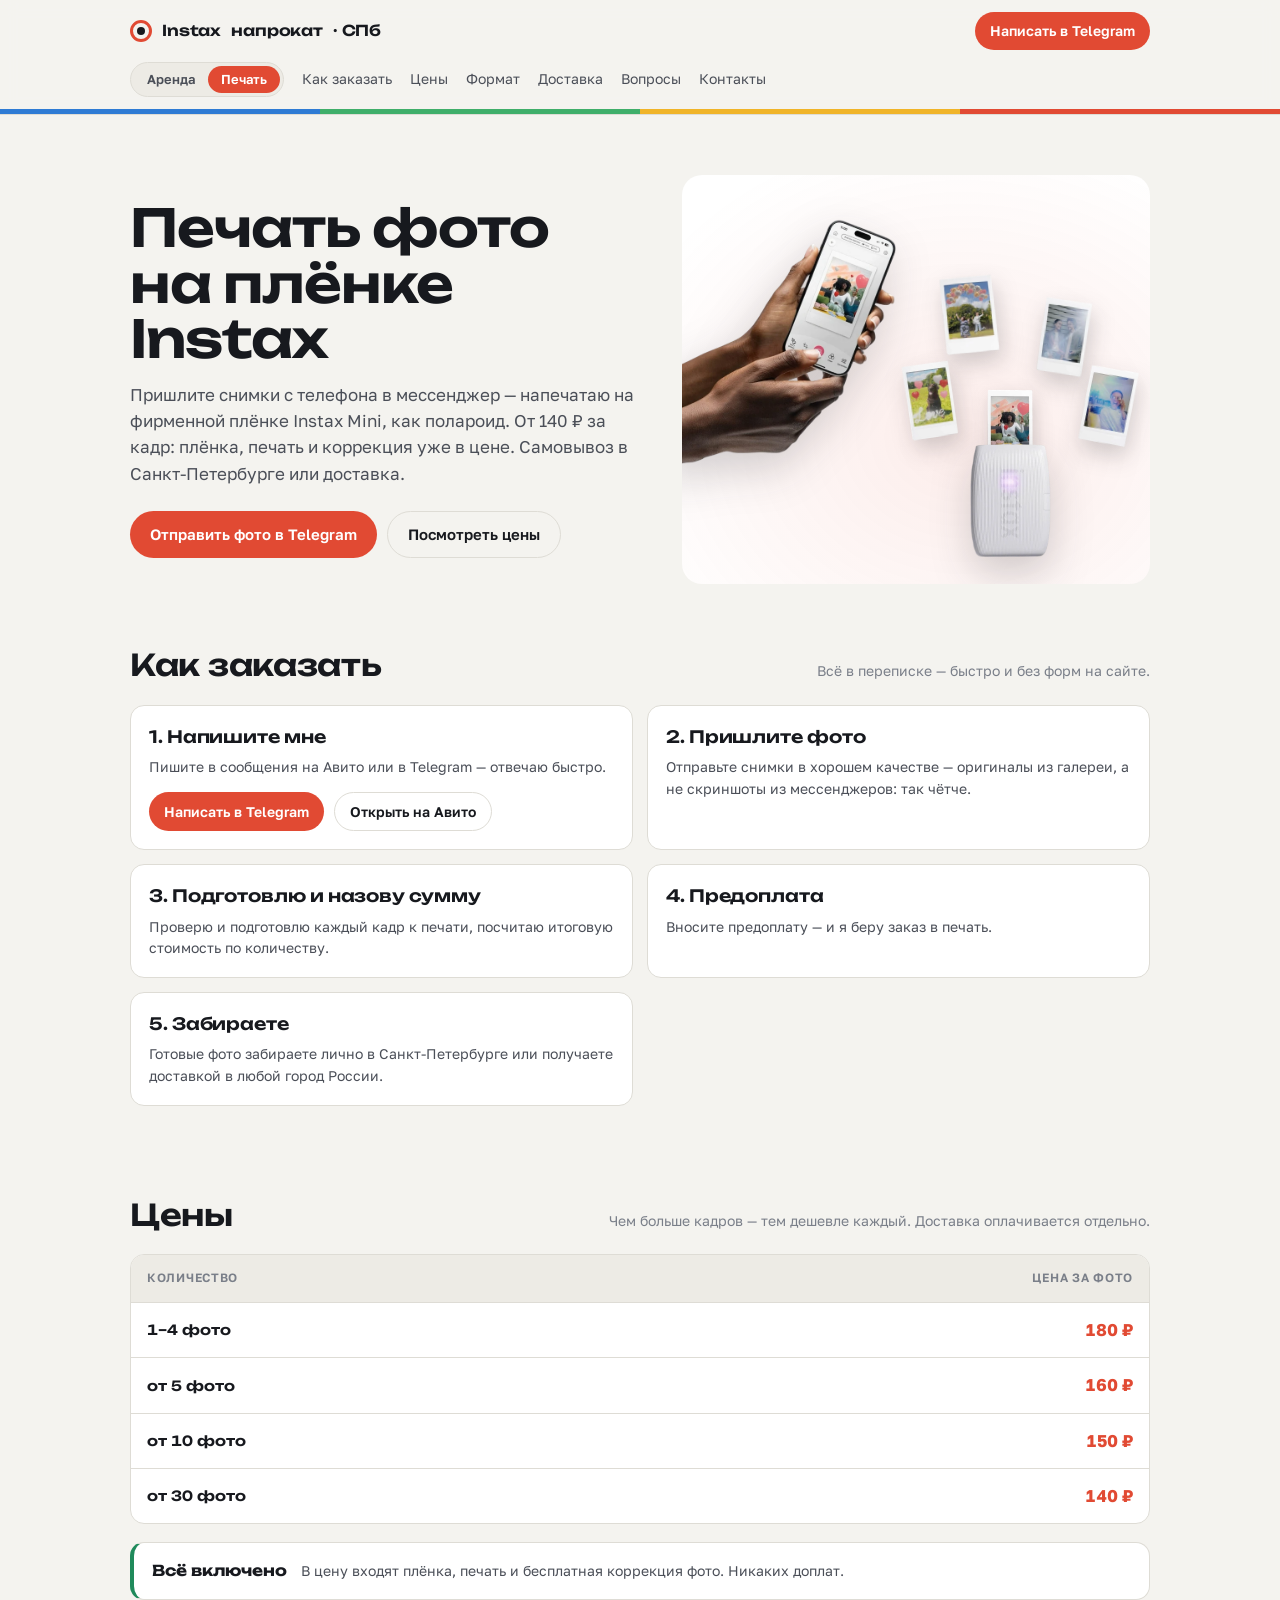
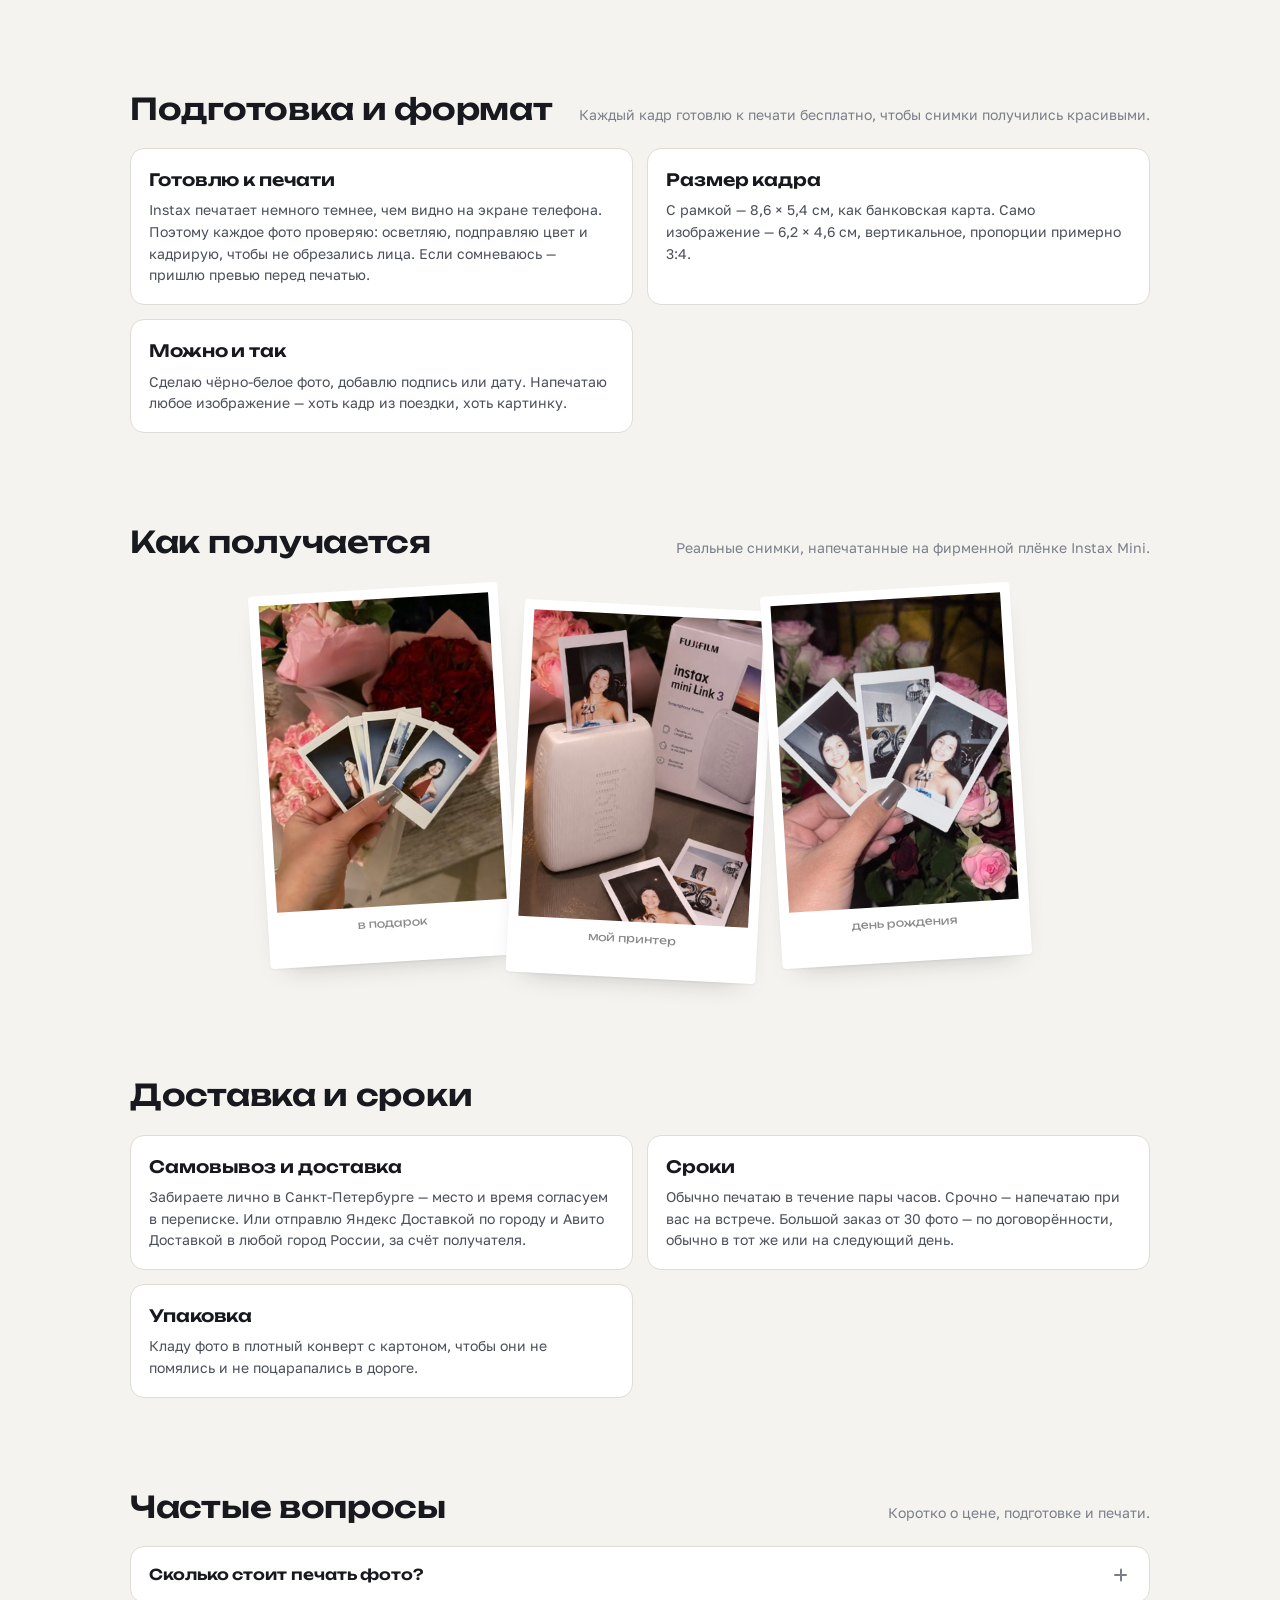
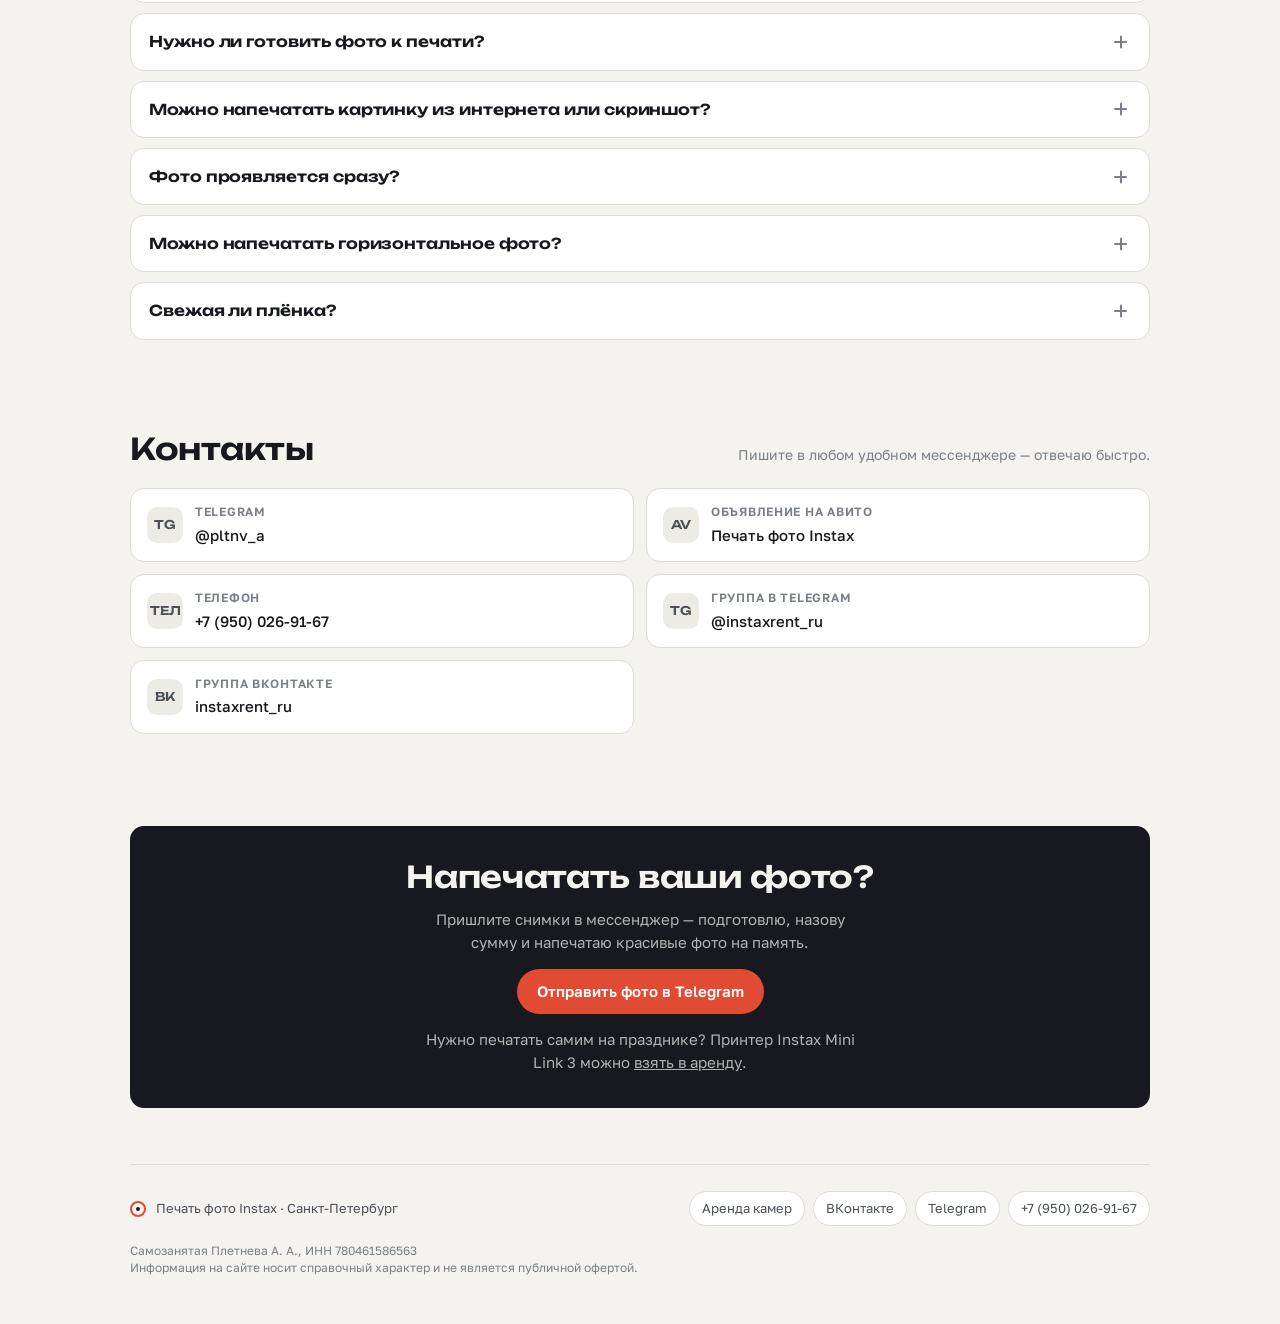
==== print.html @ 5813cbce "Печать на заказ (print.html): hero-анимация, WebP, SEO" ====
<!doctype html>
<html lang="ru">
<head>
<meta charset="utf-8">
<meta name="viewport" content="width=device-width, initial-scale=1">
<title>Печать фото Instax в СПб — напечатать фото с телефона на плёнке</title>
<meta name="description" content="Печать фото с телефона на плёнке Instax Mini в Санкт-Петербурге от 140 ₽ за кадр. Плёнка и коррекция в цене, самовывоз или доставка по России.">
<meta name="keywords" content="печать фото Instax, напечатать фото с телефона, печать фото на плёнке, печать полароид, печать фото Instax СПб, напечатать полароид, фото на плёнке Instax Mini, печать мгновенных фото, распечатать фото с телефона, печать фото инстакс, полароид на заказ, печать фото Санкт-Петербург">
<link rel="canonical" href="https://instaxrent.ru/print.html">
<meta name="robots" content="index, follow, max-image-preview:large, max-snippet:-1">
<meta name="format-detection" content="telephone=no">

<meta property="og:type" content="website">
<meta property="og:locale" content="ru_RU">
<meta property="og:site_name" content="Instax напрокат · СПб">
<meta property="og:title" content="Печать фото Instax с телефона в Санкт-Петербурге">
<meta property="og:description" content="Напечатаю ваши фото с телефона на плёнке Instax Mini. Пришлите снимки в мессенджер — самовывоз или доставка. От 140 ₽ за фото.">
<meta property="og:url" content="https://instaxrent.ru/print.html">
<meta property="og:image" content="https://instaxrent.ru/og-image.jpg">
<meta property="og:image:width" content="1200">
<meta property="og:image:height" content="630">
<meta property="og:image:alt" content="Печать фото на плёнке Instax Mini">
<meta name="twitter:card" content="summary_large_image">
<meta name="twitter:title" content="Печать фото Instax с телефона в Санкт-Петербурге">
<meta name="twitter:description" content="Напечатаю ваши фото с телефона на плёнке Instax Mini. От 140 ₽ за фото, самовывоз или доставка.">
<meta name="twitter:image" content="https://instaxrent.ru/og-image.jpg">

<link rel="icon" href="favicon.ico" sizes="32x32">
<link rel="icon" href="favicon-32.png" type="image/png" sizes="32x32">
<link rel="icon" href="favicon.svg" type="image/svg+xml">
<link rel="apple-touch-icon" href="apple-touch-icon.png">
<link rel="manifest" href="site.webmanifest">
<meta name="theme-color" content="#F4F3EF" media="(prefers-color-scheme: light)">
<meta name="theme-color" content="#131519" media="(prefers-color-scheme: dark)">
<meta name="apple-mobile-web-app-title" content="Instax напрокат">
<link rel="preload" href="fonts/golos-text-cyrillic.woff2" as="font" type="font/woff2" crossorigin>
<link rel="preload" href="fonts/unbounded-cyrillic.woff2" as="font" type="font/woff2" crossorigin>
<link rel="stylesheet" href="fonts.css">
<link rel="stylesheet" href="styles.css">

<script type="application/ld+json">
{
  "@context": "https://schema.org",
  "@graph": [
    {
      "@type": [
        "LocalBusiness",
        "ProfessionalService"
      ],
      "@id": "https://instaxrent.ru/#business",
      "name": "Instax напрокат · СПб",
      "description": "Аренда плёночных фотоаппаратов Instax Mini (полароид) и карманного принтера в Санкт-Петербурге: моментальная печать и печать фото с телефона на свадьбу, выпускной и вечеринку.",
      "url": "https://instaxrent.ru/",
      "image": "https://instaxrent.ru/og-image.jpg",
      "telephone": "+7-950-026-91-67",
      "taxID": "780461586563",
      "priceRange": "140–3200 ₽",
      "currenciesAccepted": "RUB",
      "paymentAccepted": "Наличные",
      "areaServed": {
        "@type": "City",
        "name": "Санкт-Петербург"
      },
      "address": {
        "@type": "PostalAddress",
        "addressLocality": "Санкт-Петербург",
        "addressCountry": "RU"
      },
      "sameAs": [
        "https://vk.ru/instaxrent_ru",
        "https://t.me/instaxrent_ru",
        "https://t.me/pltnv_a"
      ]
    },
    {
      "@type": "Service",
      "@id": "https://instaxrent.ru/print.html#service",
      "name": "Печать фотографий на плёнке Instax",
      "serviceType": "Печать фото",
      "description": "Печать ваших фото с телефона на фирменной плёнке Fujifilm Instax Mini в Санкт-Петербурге. В стоимость входят плёнка, печать и бесплатная коррекция. Самовывоз или доставка по России.",
      "provider": {
        "@id": "https://instaxrent.ru/#business"
      },
      "areaServed": {
        "@type": "City",
        "name": "Санкт-Петербург"
      },
      "offers": {
        "@type": "Offer",
        "price": 140,
        "priceCurrency": "RUB",
        "priceValidUntil": "2027-12-31",
        "url": "https://instaxrent.ru/print.html#tseny"
      }
    },
    {
      "@type": "FAQPage",
      "@id": "https://instaxrent.ru/print.html#faq",
      "mainEntity": [
        {
          "@type": "Question",
          "name": "Сколько стоит печать фото?",
          "acceptedAnswer": {
            "@type": "Answer",
            "text": "От 140 ₽ за фото: 1–4 штуки — по 180 ₽, от 5 — 160 ₽, от 10 — 150 ₽, от 30 — 140 ₽ за штуку. В цену входят плёнка, печать и бесплатная коррекция — без доплат."
          }
        },
        {
          "@type": "Question",
          "name": "Нужно ли готовить фото к печати?",
          "acceptedAnswer": {
            "@type": "Answer",
            "text": "Нет, подготовлю сама и бесплатно. Instax печатает темнее, чем видно на экране телефона, поэтому каждое фото я осветляю, подправляю цвет и кадрирую, чтобы не обрезались лица. Если сомневаюсь — пришлю превью перед печатью."
          }
        },
        {
          "@type": "Question",
          "name": "Можно напечатать картинку из интернета или скриншот?",
          "acceptedAnswer": {
            "@type": "Answer",
            "text": "Да, напечатаю любое изображение. Но для чёткости лучше присылать оригиналы фото из галереи, а не скриншоты из мессенджеров."
          }
        },
        {
          "@type": "Question",
          "name": "Фото проявляется сразу?",
          "acceptedAnswer": {
            "@type": "Answer",
            "text": "Выходит из принтера белым и проявляется за 1–2 минуты. Если печатаем при встрече — это выглядит очень красиво."
          }
        },
        {
          "@type": "Question",
          "name": "Можно напечатать горизонтальное фото?",
          "acceptedAnswer": {
            "@type": "Answer",
            "text": "Да, но оно будет повёрнуто или обрезано под вертикальный формат Instax Mini. Подскажу, как лучше скадрировать."
          }
        },
        {
          "@type": "Question",
          "name": "Свежая ли плёнка?",
          "acceptedAnswer": {
            "@type": "Answer",
            "text": "Да, печатаю на оригинальной плёнке Fujifilm Instax Mini."
          }
        }
      ]
    }
  ]
}
</script>
</head>
<body>

<header class="top">
  <div class="topbar">
    <a class="brand" href="#top"><span class="lens"></span>Instax<span class="b-long"> напрокат</span> · СПб</a>
    <nav class="nav">
      <div class="switch"><a href="index.html">Аренда</a><a class="is-active" href="print.html" aria-current="page">Печать</a></div>
      <a href="#kak">Как заказать</a>
      <a href="#tseny">Цены</a>
      <a href="#format">Формат</a>
      <a href="#dostavka">Доставка</a>
      <a href="#voprosy">Вопросы</a>
      <a href="#kontakty">Контакты</a>
    </nav>
    <a class="btn sm" data-t="печать · шапка · telegram" href="https://t.me/pltnv_a" target="_blank" rel="noopener"><span><span class="btn-long">Написать в </span>Telegram</span></a>
  </div>
  <div class="stripe"><i></i><i></i><i></i><i></i></div>
</header>

<main class="wrap">

  <div class="hero">
    <div>
      <h1>Печать фото на&nbsp;плёнке Instax</h1>
      <p class="lead">Пришлите снимки с телефона в мессенджер — напечатаю на фирменной плёнке Instax&nbsp;Mini, как полароид. От&nbsp;140&nbsp;₽ за кадр: плёнка, печать и коррекция уже в цене. Самовывоз в Санкт-Петербурге или доставка.</p>
      <div class="hero-cta">
        <a class="btn" data-t="печать · первый экран · telegram" href="https://t.me/pltnv_a" target="_blank" rel="noopener">Отправить фото в Telegram</a>
        <a class="btn ghost" href="#tseny">Посмотреть цены</a>
      </div>
    </div>
    <div class="scene" aria-hidden="true">
      <img class="sc-print p-dog" src="images/hero/p-dog.webp" alt="" decoding="async">
      <img class="sc-print p-balloons" src="images/hero/p-balloons.webp" alt="" decoding="async">
      <img class="sc-print p-couple" src="images/hero/p-couple.webp" alt="" decoding="async">
      <img class="sc-print p-person" src="images/hero/p-person.webp" alt="" decoding="async">
      <img class="sc-center" src="images/hero/p-center.webp" alt="" decoding="async">
      <img class="sc-printer" src="images/hero/printer.webp" alt="" decoding="async">
      <img class="sc-hand" src="images/hero/hand.webp" alt="" fetchpriority="high" decoding="async">
    </div>
  </div>

  <section id="kak">
    <div class="sec-head">
      <h2>Как заказать</h2>
      <p>Всё в переписке — быстро и без форм на сайте.</p>
    </div>
    <div class="terms">
      <div class="term">
        <h3>1. Напишите мне</h3>
        <p>Пишите в сообщения на Авито или в Telegram — отвечаю быстро.</p>
        <div class="term-cta">
          <a class="btn sm" data-t="печать · шаг1 · telegram" href="https://t.me/pltnv_a" target="_blank" rel="noopener">Написать в Telegram</a>
          <a class="btn ghost sm" data-t="печать · шаг1 · авито" href="https://www.avito.ru/sankt-peterburg/kollektsionirovanie/pechat_foto_instax_instaks_polaroid_s_telefona_8437139536" target="_blank" rel="noopener">Открыть на Авито</a>
        </div>
      </div>
      <div class="term">
        <h3>2. Пришлите фото</h3>
        <p>Отправьте снимки в хорошем качестве — оригиналы из галереи, а не скриншоты из мессенджеров: так чётче.</p>
      </div>
      <div class="term">
        <h3>3. Подготовлю и назову сумму</h3>
        <p>Проверю и подготовлю каждый кадр к печати, посчитаю итоговую стоимость по количеству.</p>
      </div>
      <div class="term">
        <h3>4. Предоплата</h3>
        <p>Вносите предоплату — и я беру заказ в печать.</p>
      </div>
      <div class="term">
        <h3>5. Забираете</h3>
        <p>Готовые фото забираете лично в Санкт-Петербурге или получаете доставкой в любой город России.</p>
      </div>
    </div>
  </section>

  <section id="tseny">
    <div class="sec-head">
      <h2>Цены</h2>
      <p>Чем больше кадров — тем дешевле каждый. Доставка оплачивается отдельно.</p>
    </div>
    <div class="table-scroll">
      <table>
        <thead>
          <tr><th>Количество</th><th>Цена за фото</th></tr>
        </thead>
        <tbody>
          <tr><td class="model">1–4 фото</td><td class="day1">180 ₽</td></tr>
          <tr><td class="model">от 5 фото</td><td class="day1">160 ₽</td></tr>
          <tr><td class="model">от 10 фото</td><td class="day1">150 ₽</td></tr>
          <tr><td class="model">от 30 фото</td><td class="day1">140 ₽</td></tr>
        </tbody>
      </table>
    </div>
    <div class="gift-banner">
      <strong>Всё включено</strong>
      <span>В цену входят плёнка, печать и бесплатная коррекция фото. Никаких доплат.</span>
    </div>
  </section>

  <section id="format">
    <div class="sec-head">
      <h2>Подготовка и формат</h2>
      <p>Каждый кадр готовлю к печати бесплатно, чтобы снимки получились красивыми.</p>
    </div>
    <div class="terms">
      <div class="term">
        <h3>Готовлю к печати</h3>
        <p>Instax печатает немного темнее, чем видно на экране телефона. Поэтому каждое фото проверяю: осветляю, подправляю цвет и кадрирую, чтобы не обрезались лица. Если сомневаюсь — пришлю превью перед печатью.</p>
      </div>
      <div class="term">
        <h3>Размер кадра</h3>
        <p>С рамкой — 8,6 × 5,4 см, как банковская карта. Само изображение — 6,2 × 4,6 см, вертикальное, пропорции примерно 3:4.</p>
      </div>
      <div class="term">
        <h3>Можно и так</h3>
        <p>Сделаю чёрно-белое фото, добавлю подпись или дату. Напечатаю любое изображение — хоть кадр из поездки, хоть картинку.</p>
      </div>
    </div>
  </section>

  <section id="primery">
    <div class="sec-head">
      <h2>Как получается</h2>
      <p>Реальные снимки, напечатанные на фирменной плёнке Instax Mini.</p>
    </div>
    <div class="collage">
      <figure><img src="images/photos/print-04.jpg" srcset="images/photos/print-04-400.jpg 400w, images/photos/print-04-800.jpg 800w, images/photos/print-04.jpg 1000w" sizes="(min-width: 700px) 250px, 78vw" alt="Напечатанные фото Instax в руке с букетами" loading="lazy" decoding="async"><figcaption>в подарок</figcaption></figure>
      <figure><img src="images/photos/print-08.jpg" srcset="images/photos/print-08-400.jpg 400w, images/photos/print-08-800.jpg 800w, images/photos/print-08.jpg 1000w" sizes="(min-width: 700px) 250px, 78vw" alt="Принтер Fujifilm Instax Mini Link 3 и напечатанные фото" loading="lazy" decoding="async"><figcaption>мой принтер</figcaption></figure>
      <figure><img src="images/photos/print-06.jpg" srcset="images/photos/print-06-400.jpg 400w, images/photos/print-06-800.jpg 800w, images/photos/print-06.jpg 1000w" sizes="(min-width: 700px) 250px, 78vw" alt="Напечатанные фото Instax с розами" loading="lazy" decoding="async"><figcaption>день рождения</figcaption></figure>
    </div>
  </section>

  <section id="dostavka">
    <div class="sec-head"><h2>Доставка и сроки</h2></div>
    <div class="terms">
      <div class="term">
        <h3>Самовывоз и доставка</h3>
        <p>Забираете лично в Санкт-Петербурге — место и время согласуем в переписке. Или отправлю Яндекс Доставкой по городу и Авито Доставкой в любой город России, за счёт получателя.</p>
      </div>
      <div class="term">
        <h3>Сроки</h3>
        <p>Обычно печатаю в течение пары часов. Срочно — напечатаю при вас на встрече. Большой заказ от 30 фото — по договорённости, обычно в тот же или на следующий день.</p>
      </div>
      <div class="term">
        <h3>Упаковка</h3>
        <p>Кладу фото в плотный конверт с картоном, чтобы они не помялись и не поцарапались в дороге.</p>
      </div>
    </div>
  </section>

  <section id="voprosy">
    <div class="sec-head">
      <h2>Частые вопросы</h2>
      <p>Коротко о цене, подготовке и печати.</p>
    </div>
    <div class="faq">
      <details class="qa">
        <summary>Сколько стоит печать фото?</summary>
        <p>От 140 ₽ за фото: 1–4 штуки — по 180 ₽, от 5 — 160 ₽, от 10 — 150 ₽, от 30 — 140 ₽ за штуку. В цену входят плёнка, печать и бесплатная коррекция — без доплат.</p>
      </details>
      <details class="qa">
        <summary>Нужно ли готовить фото к печати?</summary>
        <p>Нет, подготовлю сама и бесплатно. Instax печатает темнее, чем видно на экране телефона, поэтому каждое фото я осветляю, подправляю цвет и кадрирую, чтобы не обрезались лица. Если сомневаюсь — пришлю превью перед печатью.</p>
      </details>
      <details class="qa">
        <summary>Можно напечатать картинку из интернета или скриншот?</summary>
        <p>Да, напечатаю любое изображение. Но для чёткости лучше присылать оригиналы фото из галереи, а не скриншоты из мессенджеров.</p>
      </details>
      <details class="qa">
        <summary>Фото проявляется сразу?</summary>
        <p>Выходит из принтера белым и проявляется за 1–2 минуты. Если печатаем при встрече — это выглядит очень красиво.</p>
      </details>
      <details class="qa">
        <summary>Можно напечатать горизонтальное фото?</summary>
        <p>Да, но оно будет повёрнуто или обрезано под вертикальный формат Instax Mini. Подскажу, как лучше скадрировать.</p>
      </details>
      <details class="qa">
        <summary>Свежая ли плёнка?</summary>
        <p>Да, печатаю на оригинальной плёнке Fujifilm Instax Mini.</p>
      </details>
    </div>
  </section>

  <section id="kontakty">
    <div class="sec-head">
      <h2>Контакты</h2>
      <p>Пишите в любом удобном мессенджере — отвечаю быстро.</p>
    </div>
    <ul class="contacts">
      <li><a class="contact" data-t="печать · контакты · telegram" href="https://t.me/pltnv_a" target="_blank" rel="noopener">
          <span class="ic">TG</span><span class="col"><span class="k">Telegram</span><span class="v">@pltnv_a</span></span>
        </a></li>
      <li><a class="contact" data-t="печать · контакты · авито" href="https://www.avito.ru/sankt-peterburg/kollektsionirovanie/pechat_foto_instax_instaks_polaroid_s_telefona_8437139536" target="_blank" rel="noopener">
          <span class="ic">AV</span><span class="col"><span class="k">Объявление на Авито</span><span class="v">Печать фото Instax</span></span>
        </a></li>
      <li><a class="contact" data-t="печать · контакты · телефон" href="tel:+79500269167">
          <span class="ic">ТЕЛ</span><span class="col"><span class="k">Телефон</span><span class="v">+7 (950) 026-91-67</span></span>
        </a></li>
      <li><a class="contact" data-t="печать · контакты · тг-группа" href="https://t.me/instaxrent_ru" target="_blank" rel="noopener">
          <span class="ic">TG</span><span class="col"><span class="k">Группа в Telegram</span><span class="v">@instaxrent_ru</span></span>
        </a></li>
      <li><a class="contact" data-t="печать · контакты · вк-группа" href="https://vk.ru/instaxrent_ru" target="_blank" rel="noopener">
          <span class="ic">ВК</span><span class="col"><span class="k">Группа ВКонтакте</span><span class="v">instaxrent_ru</span></span>
        </a></li>
    </ul>
  </section>

  <section>
    <div class="cta">
      <h2>Напечатать ваши фото?</h2>
      <p>Пришлите снимки в мессенджер — подготовлю, назову сумму и напечатаю красивые фото на память.</p>
      <a class="btn" data-t="печать · cta · telegram" href="https://t.me/pltnv_a" target="_blank" rel="noopener">Отправить фото в Telegram</a>
      <p>Нужно печатать самим на празднике? Принтер Instax Mini Link 3 можно <a href="index.html">взять в аренду</a>.</p>
    </div>
  </section>

  <footer>
    <span class="f-brand"><span class="lens"></span>Печать фото Instax · Санкт-Петербург</span>
    <ul class="f-links">
      <li><a data-t="печать · подвал · аренда" href="index.html">Аренда камер</a></li>
      <li><a data-t="печать · подвал · вк" href="https://vk.ru/instaxrent_ru" target="_blank" rel="noopener">ВКонтакте</a></li>
      <li><a data-t="печать · подвал · telegram" href="https://t.me/pltnv_a" target="_blank" rel="noopener">Telegram</a></li>
      <li><a data-t="печать · подвал · телефон" href="tel:+79500269167">+7 (950) 026-91-67</a></li>
    </ul>
    <p class="f-legal">Самозанятая Плетнева А. А., ИНН 780461586563<br>
      Информация на сайте носит справочный характер и не является публичной офертой.</p>
  </footer>
</main>

<script>
/* Hero-сцена: один прогон на загрузке + повтор, когда она снова попадает в вид.
   Статика при prefers-reduced-motion и без IntersectionObserver — это нормальный фолбэк. */
(function () {
  var scene = document.querySelector('.scene');
  if (!scene || !('IntersectionObserver' in window)) return;
  if (window.matchMedia && matchMedia('(prefers-reduced-motion: reduce)').matches) return;
  var imgs = scene.querySelectorAll('img');
  function replay() {
    for (var i = 0; i < imgs.length; i++) {
      var el = imgs[i];
      el.style.animation = 'none';
      void el.offsetWidth;      /* форсируем reflow, чтобы анимация стартовала заново */
      el.style.animation = '';
    }
  }
  var armed = false;            /* на загрузке сцена уже в виду — первый прогон делает CSS, повтор не нужен */
  new IntersectionObserver(function (entries) {
    for (var i = 0; i < entries.length; i++) {
      if (entries[i].isIntersecting) {
        if (armed) { replay(); armed = false; }
      } else {
        armed = true;           /* ушла из вида — взводим повтор на следующий заход */
      }
    }
  }, { threshold: 0.35 }).observe(scene);
})();
</script>

</body>
</html>
---- fonts.css ----
/* Локальные шрифты: Unbounded и Golos Text, лицензия OFL.
   Оба — вариативные: один файл покрывает все начертания (font-weight задан диапазоном),
   поэтому на семейство нужно 2–3 файла, а не по одному на вес.
   Поднаборы с unicode-range — браузер скачает только нужные: кириллицу, латиницу
   и (для Golos) latin-ext, который нужен ради одного знака ₽ (U+20BD). */
@font-face{font-family:"Golos Text";font-style:normal;font-weight:400 900;font-display:swap;
  src:url("fonts/golos-text-cyrillic.woff2") format("woff2");
  unicode-range:U+0301, U+0400-045F, U+0490-0491, U+04B0-04B1, U+2116}
@font-face{font-family:"Golos Text";font-style:normal;font-weight:400 900;font-display:swap;
  src:url("fonts/golos-text-latin.woff2") format("woff2");
  unicode-range:U+0000-00FF, U+0131, U+0152-0153, U+02BB-02BC, U+02C6, U+02DA, U+02DC, U+0304, U+0308, U+0329, U+2000-206F, U+20AC, U+2122, U+2191, U+2193, U+2212, U+2215, U+FEFF, U+FFFD}
@font-face{font-family:"Golos Text";font-style:normal;font-weight:400 900;font-display:swap;
  src:url("fonts/golos-text-latin-ext.woff2") format("woff2");
  unicode-range:U+0100-02BA, U+02BD-02C5, U+02C7-02CC, U+02CE-02D7, U+02DD-02FF, U+0304, U+0308, U+0329, U+1D00-1DBF, U+1E00-1E9F, U+1EF2-1EFF, U+2020, U+20A0-20AB, U+20AD-20C0, U+2113, U+2C60-2C7F, U+A720-A7FF}
@font-face{font-family:"Unbounded";font-style:normal;font-weight:200 900;font-display:swap;
  src:url("fonts/unbounded-cyrillic.woff2") format("woff2");
  unicode-range:U+0301, U+0400-045F, U+0490-0491, U+04B0-04B1, U+2116}
@font-face{font-family:"Unbounded";font-style:normal;font-weight:200 900;font-display:swap;
  src:url("fonts/unbounded-latin.woff2") format("woff2");
  unicode-range:U+0000-00FF, U+0131, U+0152-0153, U+02BB-02BC, U+02C6, U+02DA, U+02DC, U+0304, U+0308, U+0329, U+2000-206F, U+20AC, U+2122, U+2191, U+2193, U+2212, U+2215, U+FEFF, U+FFFD}
---- styles.css ----
:root{
  --paper:#F4F3EF; --surface:#FFFFFF; --surface-2:#EDEBE5;
  --ink:#17191E; --ink-2:#4B4F58; --muted:#7A7F89; --line:#DEDCD5;
  --accent:#E14A33; --accent-ink:#FFFFFF; --gift:#1F8A5B;
  --s-blue:#2E7BD4; --s-green:#3FAE6A; --s-yellow:#F0B429; --s-red:#E14A33;
  --shadow:0 1px 2px rgba(23,25,30,.05), 0 12px 28px -18px rgba(23,25,30,.35);
  --scene-bg:#FFFFFF; --scene-glow:rgba(225,74,51,.10); --scene-shadow:rgba(23,25,30,.20); --scene-key:transparent; --scene-rim:transparent;
  --radius:14px;
}
@media (prefers-color-scheme: dark){
  :root:not([data-theme="light"]){
    --paper:#131519; --surface:#1B1E23; --surface-2:#22262C;
    --ink:#F2F1ED; --ink-2:#C3C6CC; --muted:#8C919B; --line:#2E333A;
    --accent:#FF6A50; --accent-ink:#1A1005; --gift:#4CC38A;
    --shadow:0 1px 2px rgba(0,0,0,.4), 0 14px 30px -18px rgba(0,0,0,.8);
    --scene-bg:#272C33; --scene-glow:rgba(255,106,80,.14); --scene-shadow:rgba(0,0,0,.5); --scene-key:rgba(247,242,234,.16); --scene-rim:rgba(255,255,255,.14);
  }
}
:root[data-theme="dark"]{
  --paper:#131519; --surface:#1B1E23; --surface-2:#22262C;
  --ink:#F2F1ED; --ink-2:#C3C6CC; --muted:#8C919B; --line:#2E333A;
  --accent:#FF6A50; --accent-ink:#1A1005; --gift:#4CC38A;
  --shadow:0 1px 2px rgba(0,0,0,.4), 0 14px 30px -18px rgba(0,0,0,.8);
}

*{box-sizing:border-box}
/* iOS в альбомной ориентации сам увеличивает шрифт — отключаем */
html{-webkit-text-size-adjust:100%;text-size-adjust:100%}
/* атрибут hidden должен побеждать: .out-line и подобные задают display:flex
   и иначе перебивают браузерное [hidden]{display:none} */
[hidden]{display:none!important}
/* .is-blank — элемент невидим, но место под него остаётся:
   иначе калькулятор скачет по высоте при переключении кадров */
.is-blank{visibility:hidden}
body{margin:0;background:var(--paper);color:var(--ink);
  font-family:"Golos Text","Segoe UI",system-ui,sans-serif;font-size:16px;line-height:1.55;-webkit-font-smoothing:antialiased}
.wrap{max-width:1060px;margin:0 auto;padding:0 20px}
h1,h2,h3{font-family:"Unbounded","Golos Text",system-ui,sans-serif;font-weight:600;text-wrap:balance;margin:0}
h1{font-size:clamp(30px,5.2vw,52px);line-height:1.06;letter-spacing:-.02em}
h2{font-size:clamp(22px,3.2vw,30px);line-height:1.15;letter-spacing:-.01em}
h3{font-size:17px;letter-spacing:-.005em}
p{margin:0}
a{color:inherit}

.stripe{display:flex;height:5px;width:100%}
.stripe i{flex:1}
.stripe i:nth-child(1){background:var(--s-blue)}
.stripe i:nth-child(2){background:var(--s-green)}
.stripe i:nth-child(3){background:var(--s-yellow)}
.stripe i:nth-child(4){background:var(--s-red)}

header.top{position:sticky;top:0;z-index:20;border-bottom:1px solid var(--line);
  background:var(--paper); /* запасной вариант: без него старые Safari и Chrome оставят шапку прозрачной */
  background:color-mix(in srgb,var(--paper) 88%,transparent);
  -webkit-backdrop-filter:blur(8px);backdrop-filter:blur(8px)}
.topbar{display:flex;align-items:center;flex-wrap:wrap;gap:8px 16px;justify-content:space-between;padding:12px 20px;max-width:1060px;margin:0 auto}
.brand{display:flex;align-items:center;gap:10px;text-decoration:none;font-family:"Unbounded","Golos Text",sans-serif;font-weight:600;font-size:15px;letter-spacing:-.01em;white-space:nowrap}
.b-long{display:none}
@media(min-width:560px){.b-long{display:inline}}
/* на самых узких экранах кнопка в шапке ужимается до одного слова */
.btn-long{display:none}
@media(min-width:480px){.btn-long{display:inline}}
.lens{width:22px;height:22px;border-radius:50%;border:3px solid var(--accent);position:relative;flex:none}
.lens::after{content:"";position:absolute;inset:4px;border-radius:50%;background:var(--ink)}
.nav{display:flex;align-items:center;gap:18px;font-size:14px;color:var(--ink-2);order:3;flex:1 0 100%;margin-top:4px}
.nav a{text-decoration:none;white-space:nowrap}
/* ниже 900px меню переезжает на свою строку и листается вбок, а не пропадает */
@media(max-width:899px){
  .topbar{padding:10px 16px}
  .nav{order:3;flex:1 0 100%;gap:18px;overflow-x:auto;scrollbar-width:none;-webkit-overflow-scrolling:touch}
  .nav::-webkit-scrollbar{display:none}
}
.nav a:hover{color:var(--accent)}
.brand-wrap{display:flex;align-items:center;gap:14px;min-width:0}
.switch{display:inline-flex;background:var(--surface-2);border:1px solid var(--line);border-radius:999px;padding:3px;flex:none}
.switch a{text-decoration:none;font-size:13px;font-weight:600;line-height:1;padding:7px 13px;border-radius:999px;color:var(--ink-2);white-space:nowrap;flex:none}
.nav>a{flex:none}
.switch a.is-active{background:var(--accent);color:var(--accent-ink)}
.switch a:not(.is-active):hover{color:var(--accent)}

.btn{display:inline-flex;align-items:center;gap:8px;justify-content:center;
  background:var(--accent);color:var(--accent-ink);text-decoration:none;
  font-weight:600;font-size:15px;padding:11px 20px;border-radius:999px;border:0;cursor:pointer;
  transition:transform .12s ease, filter .12s ease}
.btn:hover{filter:brightness(1.06);transform:translateY(-1px)}
.btn.ghost{background:transparent;color:var(--ink);border:1px solid var(--line)}
.btn.sm{padding:8px 15px;font-size:14px}
a:focus-visible,button:focus-visible,select:focus-visible,input:focus-visible{outline:2px solid var(--accent);outline-offset:2px}

.hero{display:grid;gap:34px;padding:44px 0 10px}
@media(min-width:900px){.hero{grid-template-columns:1.05fr .95fr;align-items:center;padding:60px 0 18px}}
.eyebrow{font-size:12px;letter-spacing:.14em;text-transform:uppercase;color:var(--muted);font-weight:600}
.lead{margin-top:16px;font-size:17px;color:var(--ink-2);max-width:56ch}
.hero-cta{display:flex;flex-wrap:wrap;gap:10px;margin-top:24px}

.stack{display:grid;grid-template-columns:repeat(2,1fr);gap:14px}
.pol{background:var(--surface);padding:10px 10px 34px;border:1px solid var(--line);border-radius:4px;box-shadow:var(--shadow);position:relative}
.pol:nth-child(1){transform:rotate(-2.2deg)}
.pol:nth-child(2){transform:rotate(1.6deg)}
.pol:nth-child(3){transform:rotate(1.1deg);grid-column:span 2;justify-self:center;width:min(100%,320px)}
.pol .ph{aspect-ratio:1/1;background:var(--surface-2);display:flex;align-items:center;justify-content:center;overflow:hidden}
.pol .ph img{width:100%;height:100%;object-fit:cover;display:block}
.ph picture{display:contents}
.pol b{position:absolute;left:12px;bottom:9px;font-family:"Unbounded","Golos Text",sans-serif;font-size:11px;font-weight:400;color:var(--muted)}

/* Анимированная сцена (print.html): рука въезжает слева, принтер справа, кадры вылетают по одному */
.scene{position:relative;width:100%;max-width:560px;margin:0 auto;aspect-ratio:1600/1399;background:linear-gradient(90deg,var(--scene-key) 0%,transparent 42%),radial-gradient(120% 115% at 60% 64%,var(--scene-glow) 0%,transparent 66%),var(--scene-bg);border-radius:20px;overflow:hidden}
.scene img{position:absolute;display:block}
/* пропорции 1-в-1 как на оригинале Fujifilm: рука слева, принтер центр-низ, кадры мелкие дугой справа */
.sc-hand{left:-2%;top:7%;width:50%;z-index:6;filter:drop-shadow(-6px 16px 22px var(--scene-shadow)) drop-shadow(0 0 7px var(--scene-rim));animation:scHand 1s cubic-bezier(.22,1,.36,1) both}
.sc-printer{left:57%;bottom:2%;width:24%;z-index:3;filter:drop-shadow(1px 16px 20px var(--scene-shadow));animation:scPrinter 1s cubic-bezier(.22,1,.36,1) .35s both}
.sc-center{left:62.9%;top:50%;width:14%;z-index:2;filter:drop-shadow(2px 7px 9px var(--scene-shadow));opacity:0;will-change:transform,opacity;animation:scCenter .8s cubic-bezier(.22,1,.36,1) 2.8s both}
.sc-print{width:15%;z-index:4;opacity:0;will-change:transform,opacity;filter:drop-shadow(3px 10px 11px var(--scene-shadow))}
.p-dog{left:45%;top:44%;animation:ejD .8s cubic-bezier(.34,1.28,.5,1) 1.35s both}
.p-balloons{left:53%;top:24%;animation:ejB .8s cubic-bezier(.34,1.28,.5,1) 1.6s both}
.p-couple{left:74%;top:29%;animation:ejC .8s cubic-bezier(.34,1.28,.5,1) 1.85s both}
.p-person{left:83%;top:46%;animation:ejPr .8s cubic-bezier(.34,1.28,.5,1) 2.1s both}
@keyframes scHand{from{transform:translate(-80%,22%)}to{transform:translate(0,0)}}
@keyframes scPrinter{from{transform:translateX(200%)}to{transform:translateX(0)}}
@keyframes scCenter{from{transform:translateY(55%);opacity:0}to{transform:translateY(0);opacity:1}}
@keyframes ejD{from{transform:translate(110%,53%) rotate(0deg) scale(.25);opacity:0}to{transform:translate(0,0) rotate(-8deg) scale(1);opacity:1}}
@keyframes ejB{from{transform:translate(57%,146%) rotate(0deg) scale(.25);opacity:0}to{transform:translate(0,0) rotate(-4deg) scale(1);opacity:1}}
@keyframes ejC{from{transform:translate(-83%,123%) rotate(0deg) scale(.25);opacity:0}to{transform:translate(0,0) rotate(7deg) scale(1);opacity:1}}
@keyframes ejPr{from{transform:translate(-143%,43%) rotate(0deg) scale(.25);opacity:0}to{transform:translate(0,0) rotate(12deg) scale(1);opacity:1}}
@media(prefers-reduced-motion:reduce){.scene img{animation:none!important;opacity:1!important}.sc-hand,.sc-printer,.sc-center{transform:none!important}.p-dog{transform:rotate(-8deg)}.p-balloons{transform:rotate(-4deg)}.p-couple{transform:rotate(7deg)}.p-person{transform:rotate(12deg)}}
/* временно: hero только со сценой, по центру и крупнее */
.hero.solo{display:block;padding:24px 0}
.hero.solo .scene{max-width:min(820px,94vw)}

section{padding:46px 0}
/* sticky-шапка: не даём ей перекрыть заголовок при переходе по якорю.
   На десктопе она 68px, ниже 900px к ней добавляется строка меню — отсюда второе значение. */
section[id]{scroll-margin-top:104px}
@media(max-width:899px){section[id]{scroll-margin-top:126px}}
.sec-head{display:flex;align-items:baseline;justify-content:space-between;gap:16px;flex-wrap:wrap;margin-bottom:22px}
.sec-head p{color:var(--muted);font-size:14px}

.table-scroll{overflow-x:auto;border:1px solid var(--line);border-radius:var(--radius);background:var(--surface)}
/* на узких экранах таблица листается вбок — говорим об этом прямо */
.scroll-hint{display:none;margin-top:8px;font-size:12.5px;color:var(--muted)}
@media(max-width:760px){
  .scroll-hint{display:block}
  th,td{padding:12px 11px}
}
table{border-collapse:collapse;width:100%;min-width:660px;font-variant-numeric:tabular-nums}
th,td{text-align:right;vertical-align:middle;padding:14px 16px;border-bottom:1px solid var(--line);white-space:nowrap}
/* четыре колонки суток одной ширины */
th:nth-child(n+2):nth-child(-n+5),td:nth-child(n+2):nth-child(-n+5){width:11%}
th:first-child,td:first-child{text-align:left}
/* «Далее» и «Залог» — по центру колонки */
th:nth-child(n+7),td:nth-child(n+7){text-align:center}
thead th{font-size:12px;letter-spacing:.06em;text-transform:uppercase;color:var(--muted);font-weight:600;background:var(--surface-2)}
tbody tr:last-child td{border-bottom:0}
td.model{font-family:"Unbounded","Golos Text",sans-serif;font-weight:600;font-size:14px}
td.day1{font-weight:700;color:var(--accent);font-size:17px}
.gift{color:var(--gift);font-weight:600;font-size:15px;white-space:nowrap}

.gift-banner{display:flex;gap:14px;align-items:center;flex-wrap:wrap;margin-top:18px;padding:16px 18px;
  border-radius:var(--radius);background:var(--surface);border:1px solid var(--line);border-left:4px solid var(--gift)}
.gift-banner strong{font-family:"Unbounded","Golos Text",sans-serif;font-size:15px}
.gift-banner span{color:var(--ink-2);font-size:14px}

.models{display:grid;gap:18px}
@media(min-width:760px){.models{grid-template-columns:repeat(3,1fr)}}
.model-card{background:var(--surface);border:1px solid var(--line);border-radius:var(--radius);overflow:hidden;display:flex;flex-direction:column}
.model-card .ph{aspect-ratio:4/3;background:#FFFFFF;display:flex;align-items:center;justify-content:center;padding:14px;border-bottom:1px solid var(--line)}
.model-card .ph img{max-width:100%;max-height:100%;width:auto;height:auto;object-fit:contain;display:block;mix-blend-mode:multiply}
.model-card .ph span{font-size:11px;color:var(--muted);padding:10px;text-align:center}
.model-body{padding:16px 18px 18px;display:flex;flex-direction:column;gap:10px;flex:1}
.price-row{display:flex;align-items:baseline;gap:8px}
.price{font-family:"Unbounded","Golos Text",sans-serif;font-size:26px;font-weight:600;letter-spacing:-.02em}
.per{font-size:13px;color:var(--muted)}
.meta{font-size:13px;color:var(--ink-2);display:flex;flex-direction:column;gap:4px;margin-top:auto}
.meta i{font-style:normal;color:var(--muted)}
.model-title{display:flex;align-items:center;justify-content:space-between;gap:8px;flex-wrap:wrap}
.tag{white-space:nowrap;font-size:11px;font-weight:600;padding:3px 9px;border-radius:999px;background:var(--accent);color:var(--accent-ink)}
@media(min-width:760px){
  .model-card.wide{grid-column:1 / -1;flex-direction:row}
  .model-card.wide .ph{width:320px;flex:none;align-self:stretch;aspect-ratio:auto;border-bottom:none;border-right:1px solid var(--line)}
  .model-card.wide .model-body{justify-content:center}
  .model-card.wide .model-title{justify-content:flex-start}
  .model-card.wide .meta{margin-top:0}
}

.calc{display:grid;gap:0;border:1px solid var(--line);border-radius:var(--radius);overflow:hidden;background:var(--surface)}
@media(min-width:820px){.calc{grid-template-columns:1.1fr .9fr}}
.calc-form{padding:24px;display:flex;flex-direction:column;gap:18px}
.field{display:flex;flex-direction:column;gap:8px}
.field label{font-size:12px;letter-spacing:.08em;text-transform:uppercase;color:var(--muted);font-weight:600}
.seg{display:flex;gap:8px;flex-wrap:wrap}
.seg button{font-family:inherit;font-size:14px;font-weight:500;padding:9px 14px;border-radius:10px;
  border:1px solid var(--line);background:var(--paper);color:var(--ink);cursor:pointer;transition:.12s}
.seg button[aria-pressed="true"]{background:var(--ink);color:var(--paper);border-color:var(--ink)}
.stepper{display:flex;align-items:center;flex-wrap:wrap;gap:10px 12px}
.stepper button{width:38px;height:38px;border-radius:10px;border:1px solid var(--line);background:var(--paper);color:var(--ink);font-size:19px;cursor:pointer;line-height:1}
.stepper input{width:76px;text-align:center;font-family:"Unbounded","Golos Text",sans-serif;font-size:19px;font-weight:600;
  padding:7px 4px;border-radius:10px;border:1px solid var(--line);background:var(--paper);color:var(--ink)}
/* убираем нативные стрелки: шаг задаётся кнопками − и + */
.stepper input{-moz-appearance:textfield;appearance:textfield}
.stepper input::-webkit-outer-spin-button,
.stepper input::-webkit-inner-spin-button{-webkit-appearance:none;appearance:none;margin:0}
.stepper em{font-style:normal;color:var(--muted);font-size:14px}
/* «Свои» рядом со счётчиком: не квадратная, как − и + */
.stepper .own{width:auto;height:38px;padding:0 16px;font-family:inherit;font-size:14px;font-weight:500;
  border-radius:10px;border:1px solid var(--line);background:var(--paper);color:var(--ink);cursor:pointer;transition:.12s}
.stepper .own[aria-pressed="true"]{background:var(--ink);color:var(--paper);border-color:var(--ink)}
.calc-out{padding:24px 24px 16px;background:var(--surface-2);display:flex;flex-direction:column;gap:12px}
.out-line{display:flex;justify-content:space-between;gap:12px;font-size:14px;color:var(--ink-2);font-variant-numeric:tabular-nums}
.out-line b{font-weight:600;color:var(--ink)}
.out-total{display:flex;justify-content:space-between;align-items:baseline;gap:12px;padding-top:14px;margin-top:2px;border-top:1px solid var(--line)}
.out-total span{font-size:13px;color:var(--muted)}
.out-total b{font-family:"Unbounded","Golos Text",sans-serif;font-size:32px;font-weight:700;letter-spacing:-.02em;font-variant-numeric:tabular-nums}
.out-line.dep{padding-top:12px;font-size:13px;color:var(--muted)}
.out-line.dep b{font-weight:600;color:var(--ink-2)}
.out-total.grand{border-top:0;padding-top:4px}
.out-total.grand b{font-size:22px;font-weight:600}
.note{font-size:12.5px;color:var(--muted);line-height:1.45}
.hint{font-size:13px;color:var(--ink-2)}
.hint b{font-weight:600;color:var(--ink)}
/* сноска прижата к низу колонки, чтобы обе половины калькулятора кончались вровень */
.calc-form .note{margin-top:auto}
.calc-out .note{margin-top:auto}

.terms{display:grid;gap:14px}
@media(min-width:700px){.terms{grid-template-columns:repeat(2,1fr)}}
.term{background:var(--surface);border:1px solid var(--line);border-radius:var(--radius);padding:18px}
.term-cta{display:flex;flex-wrap:wrap;gap:10px;margin-top:14px}
.term h3{margin-bottom:6px}
.term p{font-size:14px;color:var(--ink-2)}
.deposit-list{display:flex;flex-wrap:wrap;gap:8px;margin:10px 0 0;padding:0;list-style:none}
.deposit-list li{font-size:13px;padding:5px 11px;border-radius:8px;background:var(--surface-2);border:1px solid var(--line);font-variant-numeric:tabular-nums}
.cash{border-left:4px solid var(--s-yellow)}

.gal{display:grid;grid-template-columns:repeat(2,1fr);gap:12px}
@media(min-width:700px){.gal{grid-template-columns:repeat(4,1fr)}}
.collage{display:flex;flex-wrap:wrap;justify-content:center;align-items:flex-start;gap:6px;padding:8px 0}
.collage figure{margin:0;background:#FFFFFF;padding:10px 10px 30px;border-radius:4px;box-shadow:var(--shadow);width:min(78vw,250px);transition:transform .2s ease}
.collage figure img{display:block;width:100%;aspect-ratio:3/4;object-fit:cover}
.collage figcaption{margin-top:9px;text-align:center;font-family:"Unbounded","Golos Text",sans-serif;font-size:11px;color:#8A8A8A}
.collage figure:nth-child(odd){transform:rotate(-3.5deg)}
.collage figure:nth-child(even){transform:rotate(3deg);margin-top:16px}
.collage figure:hover{transform:rotate(0) scale(1.03);position:relative;z-index:2}
.gal .ph{aspect-ratio:1/1;border-radius:10px;overflow:hidden;background:var(--surface-2);border:1px solid var(--line)}
.gal .ph img{width:100%;height:100%;object-fit:cover;display:block}
.reviews{columns:1;column-gap:18px}
@media(min-width:560px){.reviews{columns:2}}
@media(min-width:960px){.reviews{columns:3}}
.review{-webkit-column-break-inside:avoid;break-inside:avoid;margin:0 0 18px;background:var(--surface);border:1px solid var(--line);border-radius:var(--radius);padding:18px 18px 16px}
.rv-head{display:flex;align-items:center;gap:12px;margin-bottom:10px}
.rv-ava{width:44px;height:44px;border-radius:50%;flex:none;display:flex;align-items:center;justify-content:center;font-weight:700;color:#FFFFFF;background:var(--c);font-size:17px;overflow:hidden}
.rv-ava img{width:100%;height:100%;object-fit:cover;display:block}
.rv-who{display:flex;flex-direction:column;min-width:0}
.rv-who b{font-size:15px;line-height:1.2}
.rv-who time{font-size:12px;color:var(--muted)}
.rv-stars{color:#F6A623;letter-spacing:2px;font-size:14px;margin-bottom:8px}
.review p{margin:0;font-size:14px;color:var(--ink-2);line-height:1.55}
.reviews-cta{display:flex;justify-content:center;margin-top:24px}

.faq{display:grid;gap:10px}
.qa{background:var(--surface);border:1px solid var(--line);border-radius:var(--radius);padding:0 18px}
.qa summary{cursor:pointer;list-style:none;padding:16px 34px 16px 0;position:relative;
  font-family:"Unbounded","Golos Text",sans-serif;font-size:15px;font-weight:600;letter-spacing:-.005em}
.qa summary::-webkit-details-marker{display:none}
/* плюс, который превращается в минус */
.qa summary::after{content:"";position:absolute;right:4px;top:50%;width:13px;height:2px;
  background:var(--muted);border-radius:2px;transform:translateY(-50%)}
.qa summary::before{content:"";position:absolute;right:9px;top:50%;width:2px;height:13px;
  background:var(--muted);border-radius:2px;transform:translateY(-50%);transition:opacity .15s ease}
.qa[open] summary::before{opacity:0}
.qa[open] summary{color:var(--accent)}
.qa[open] summary::after,.qa[open] summary::before{background:var(--accent)}
.qa p{font-size:14px;color:var(--ink-2);padding:0 0 18px}

.contacts{display:grid;gap:12px;margin:0;padding:0;list-style:none}
.contacts li{display:grid}
@media(min-width:700px){.contacts{grid-template-columns:repeat(2,1fr)}}
.contact{display:flex;align-items:center;gap:12px;background:var(--surface);border:1px solid var(--line);
  border-radius:var(--radius);padding:14px 16px;text-decoration:none;transition:.12s}
.contact:hover{border-color:var(--accent);transform:translateY(-1px)}
.contact .k{font-size:12px;color:var(--muted);letter-spacing:.06em;text-transform:uppercase;font-weight:600}
.contact .v{font-size:15px;font-weight:500}
.contact .col{display:flex;flex-direction:column;gap:2px;min-width:0}
.contact .v{overflow-wrap:anywhere}
.ic{width:36px;height:36px;border-radius:10px;flex:none;display:grid;place-items:center;background:var(--surface-2);
  font-family:"Unbounded","Golos Text",sans-serif;font-size:12px;font-weight:600;color:var(--ink-2)}

.cta{background:var(--ink);color:var(--paper);border-radius:var(--radius);padding:34px 26px;text-align:center;
  display:flex;flex-direction:column;align-items:center;gap:14px}
.cta h2{color:var(--paper)}
.cta p{color:color-mix(in srgb,var(--paper) 70%,transparent);font-size:15px;max-width:48ch}

footer{margin-top:10px;padding:26px 0 48px;border-top:1px solid var(--line);
  display:flex;align-items:center;justify-content:space-between;gap:16px 24px;flex-wrap:wrap}
.f-brand{display:flex;align-items:center;gap:10px;font-size:13px;color:var(--ink-2)}
.f-brand .lens{width:16px;height:16px;border-width:2px}
.f-links{display:flex;align-items:center;gap:8px;flex-wrap:wrap;margin:0;padding:0;list-style:none}
.f-links li{display:flex}
.f-links a{font-size:13px;color:var(--ink-2);text-decoration:none;padding:6px 12px;border-radius:999px;
  border:1px solid var(--line);background:var(--surface);transition:.12s;white-space:nowrap}
.f-links a:hover{color:var(--accent);border-color:var(--accent)}
/* строка про оферту — на всю ширину, отдельным рядом под контактами */
.f-legal{flex:1 0 100%;font-size:12px;color:var(--muted);line-height:1.45}

@media (prefers-reduced-motion: reduce){*{transition:none!important;animation:none!important}}

/* === Сенсорные экраны: зоны нажатия не меньше 44px === */
@media (max-width:760px), (pointer:coarse){
  .seg button{min-height:44px}
  .stepper button{width:44px;height:44px}
  .stepper .own{height:44px}
  .stepper input{height:44px;width:68px}
  .nav>a{padding:8px 0}
  .f-links a{padding:9px 14px}
  .contact{padding:16px}
  .btn{padding:13px 20px}
  .btn.sm{padding:10px 15px}
}

/* === Запасные варианты для старых движков === */
/* aspect-ratio появился в Safari 15 / Chrome 88: где его нет, держим пропорцию через padding */
@supports not (aspect-ratio: 1 / 1){
  .pol .ph,.gal .ph{position:relative;height:0;padding-top:100%}
  .model-card .ph{position:relative;height:0;padding-top:75%}
  .pol .ph img,.gal .ph img,.model-card .ph img{position:absolute;inset:0;margin:auto}
}
/* gap во флексе не работает в Safari до 14.1 — подстраховываемся отступами */
@supports not (gap: 1px){
  .hero-cta > *,.seg button,.deposit-list li,.f-links li{margin:0 8px 8px 0}
  .stepper > *{margin-right:12px}
}
/* убираем синюю подсветку при тапе в мобильных WebKit */
a,button,summary{-webkit-tap-highlight-color:rgba(225,74,51,.15)}
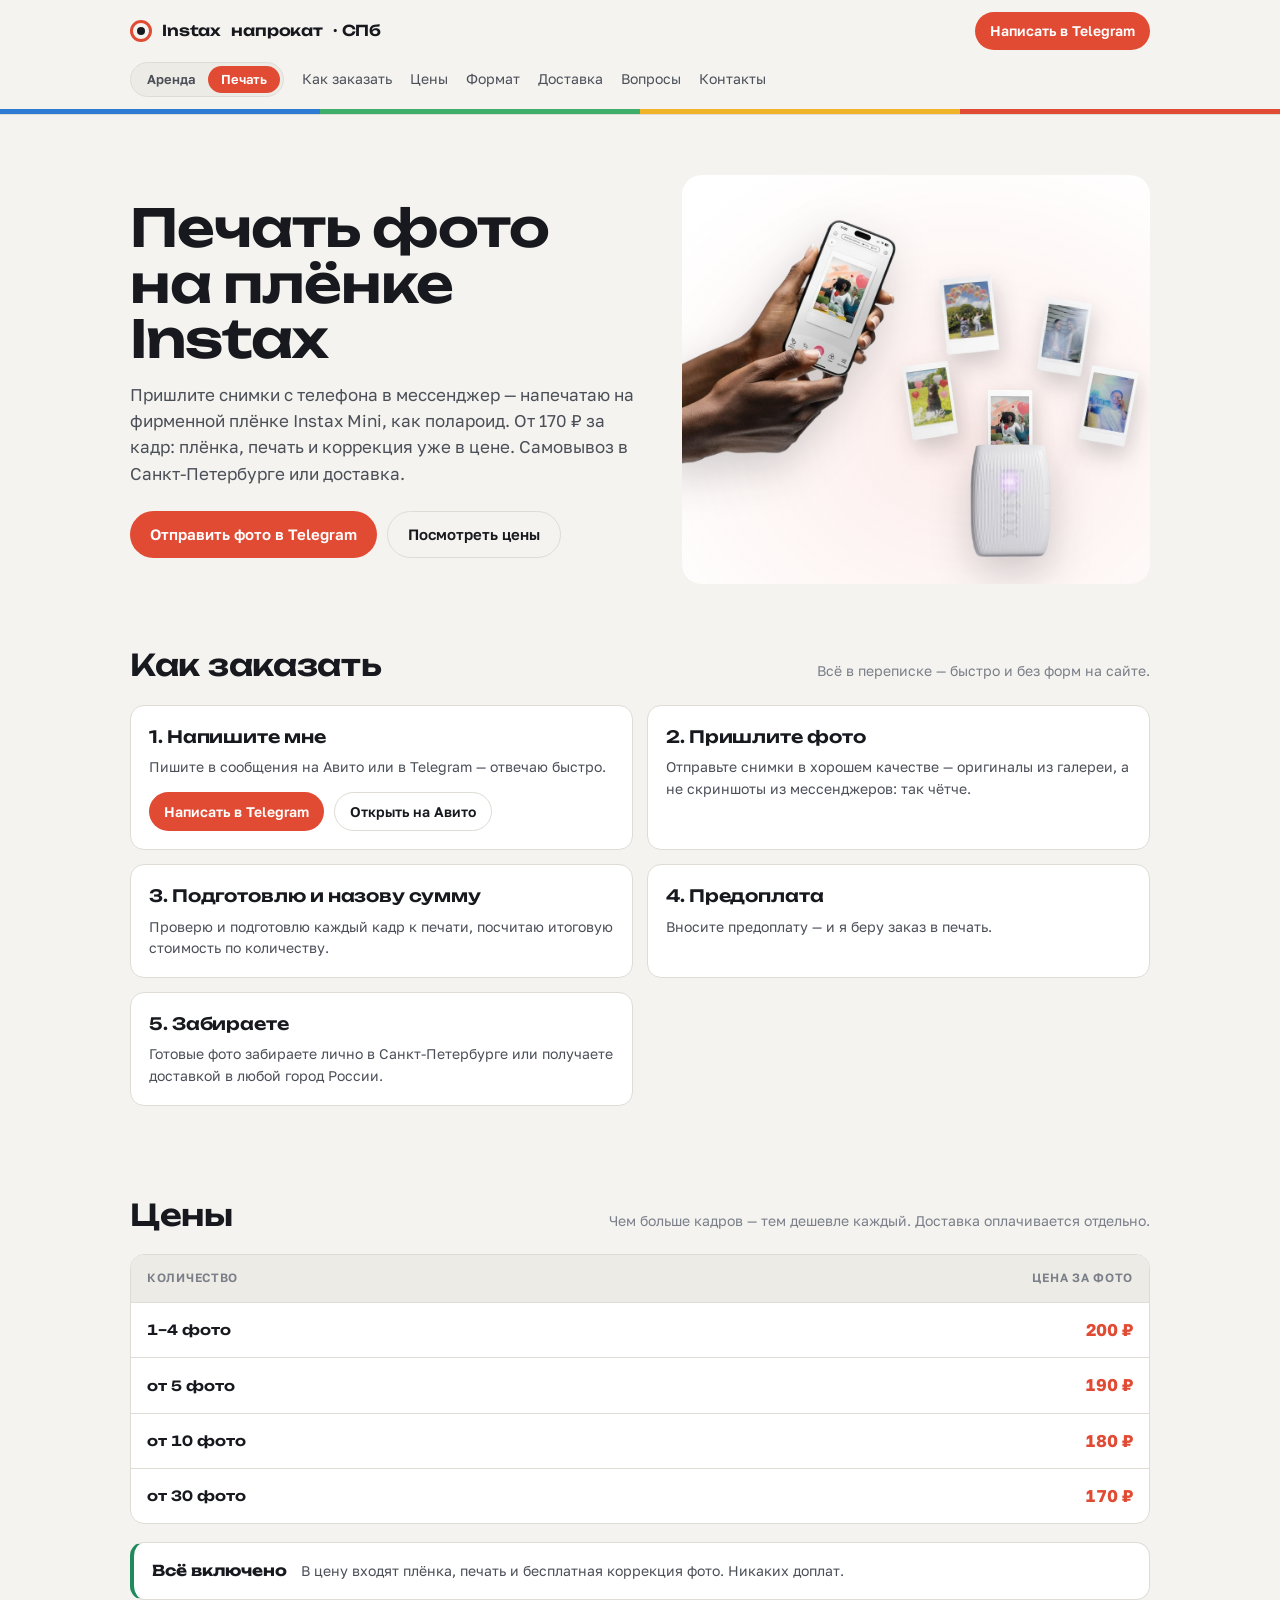
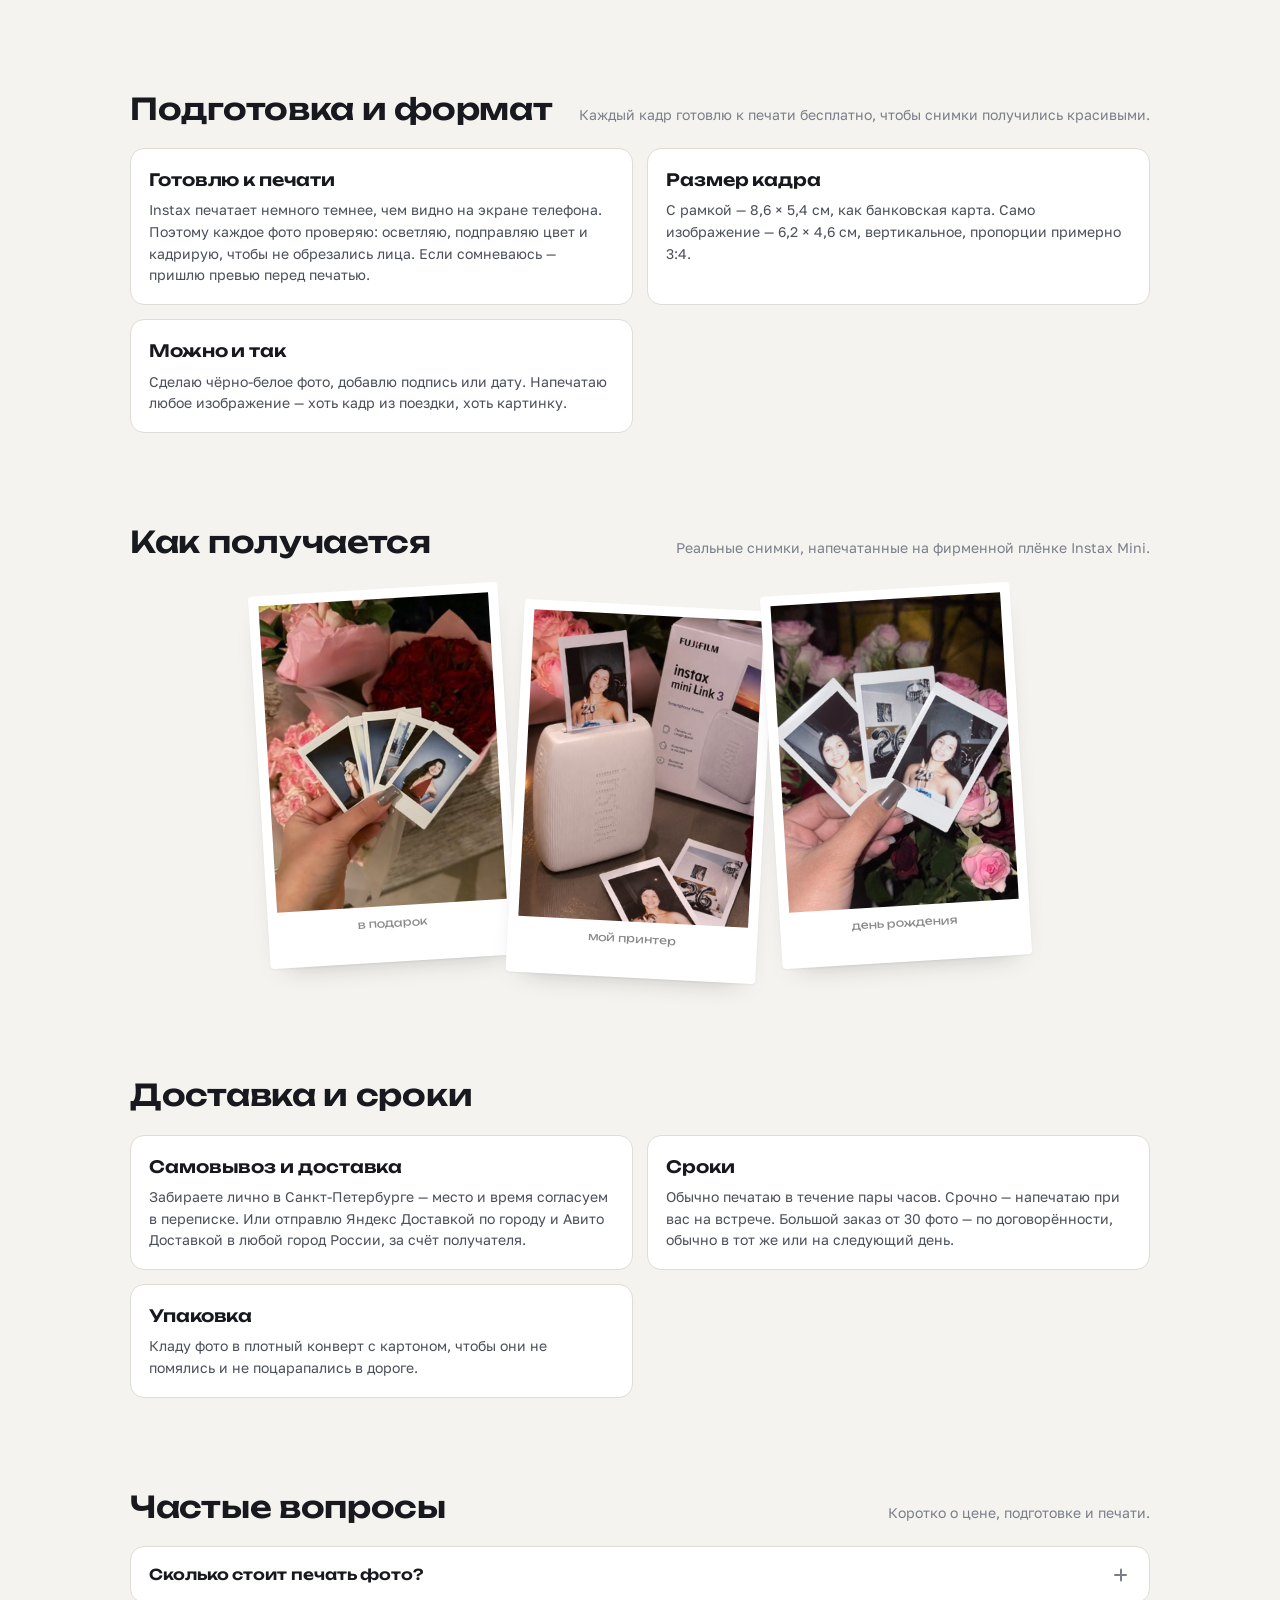
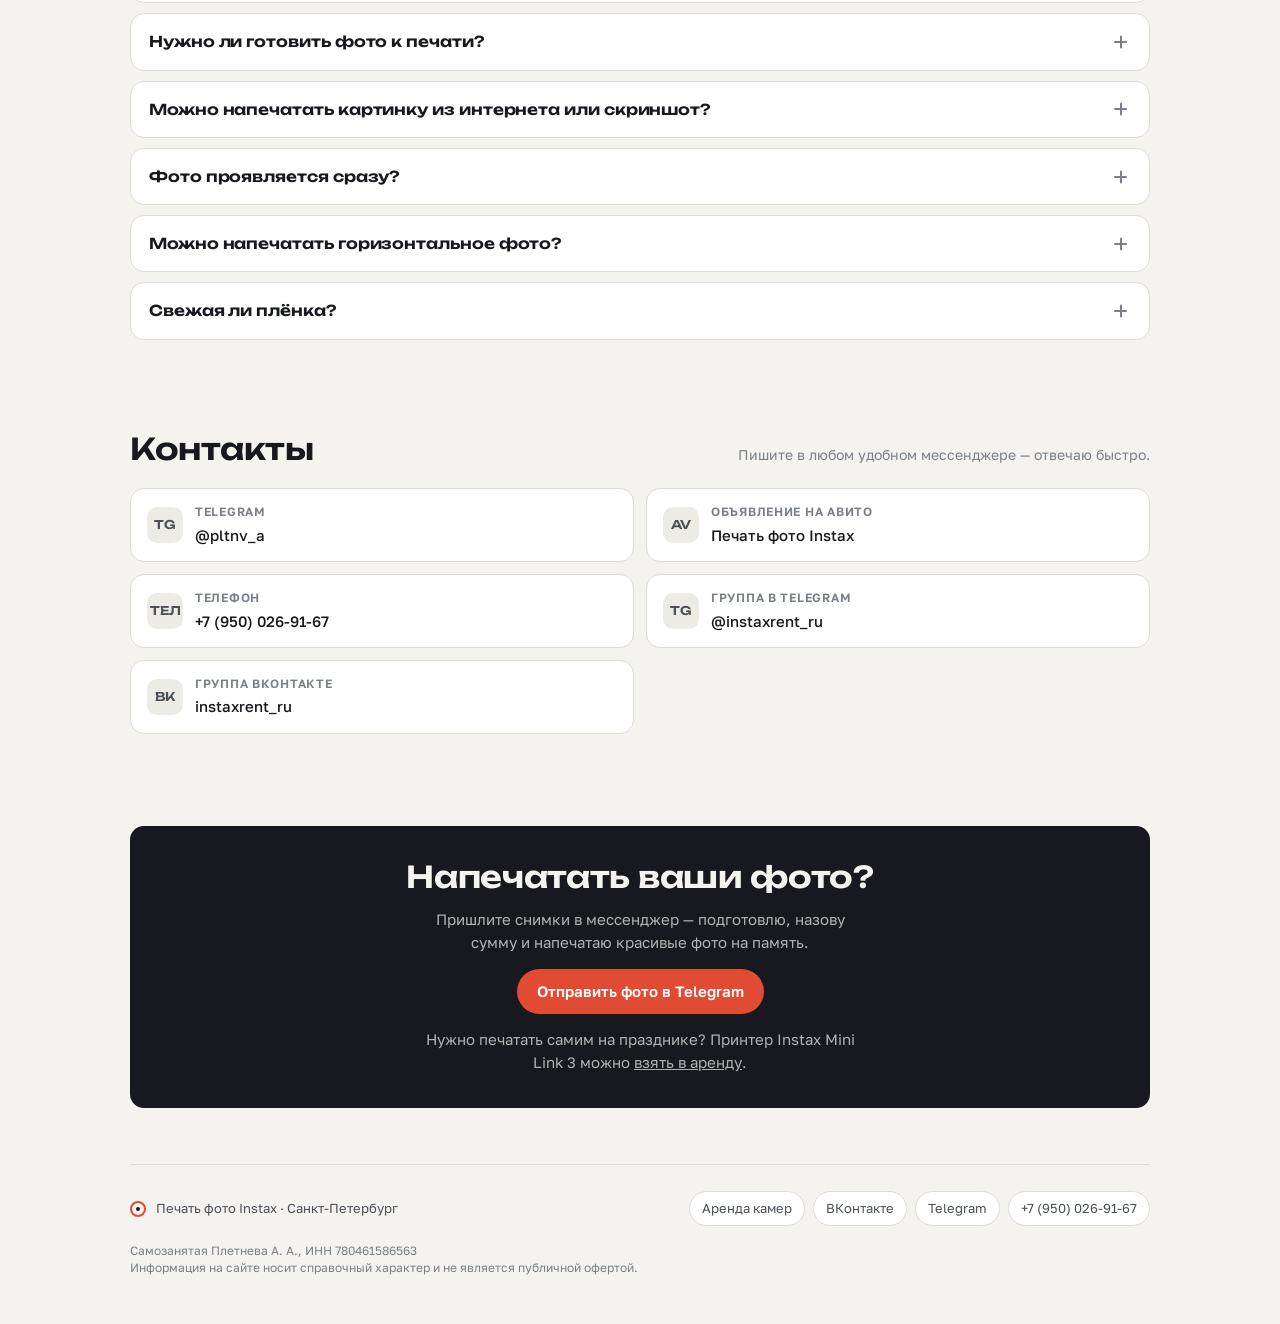
==== commit 6a3c4628: "Обновлены цены на печать" ====
--- a/print.html
+++ b/print.html
@@ -4,7 +4,7 @@
 <meta charset="utf-8">
 <meta name="viewport" content="width=device-width, initial-scale=1">
 <title>Печать фото Instax в СПб — напечатать фото с телефона на плёнке</title>
-<meta name="description" content="Печать фото с телефона на плёнке Instax Mini в Санкт-Петербурге от 140 ₽ за кадр. Плёнка и коррекция в цене, самовывоз или доставка по России.">
+<meta name="description" content="Печать фото с телефона на плёнке Instax Mini в Санкт-Петербурге от 170 ₽ за кадр. Плёнка и коррекция в цене, самовывоз или доставка по России.">
 <meta name="keywords" content="печать фото Instax, напечатать фото с телефона, печать фото на плёнке, печать полароид, печать фото Instax СПб, напечатать полароид, фото на плёнке Instax Mini, печать мгновенных фото, распечатать фото с телефона, печать фото инстакс, полароид на заказ, печать фото Санкт-Петербург">
 <link rel="canonical" href="https://instaxrent.ru/print.html">
 <meta name="robots" content="index, follow, max-image-preview:large, max-snippet:-1">
@@ -14,7 +14,7 @@
 <meta property="og:locale" content="ru_RU">
 <meta property="og:site_name" content="Instax напрокат · СПб">
 <meta property="og:title" content="Печать фото Instax с телефона в Санкт-Петербурге">
-<meta property="og:description" content="Напечатаю ваши фото с телефона на плёнке Instax Mini. Пришлите снимки в мессенджер — самовывоз или доставка. От 140 ₽ за фото.">
+<meta property="og:description" content="Напечатаю ваши фото с телефона на плёнке Instax Mini. Пришлите снимки в мессенджер — самовывоз или доставка. От 170 ₽ за фото.">
 <meta property="og:url" content="https://instaxrent.ru/print.html">
 <meta property="og:image" content="https://instaxrent.ru/og-image.jpg">
 <meta property="og:image:width" content="1200">
@@ -22,7 +22,7 @@
 <meta property="og:image:alt" content="Печать фото на плёнке Instax Mini">
 <meta name="twitter:card" content="summary_large_image">
 <meta name="twitter:title" content="Печать фото Instax с телефона в Санкт-Петербурге">
-<meta name="twitter:description" content="Напечатаю ваши фото с телефона на плёнке Instax Mini. От 140 ₽ за фото, самовывоз или доставка.">
+<meta name="twitter:description" content="Напечатаю ваши фото с телефона на плёнке Instax Mini. От 170 ₽ за фото, самовывоз или доставка.">
 <meta name="twitter:image" content="https://instaxrent.ru/og-image.jpg">
 
 <link rel="icon" href="favicon.ico" sizes="32x32">
@@ -35,8 +35,8 @@
 <meta name="apple-mobile-web-app-title" content="Instax напрокат">
 <link rel="preload" href="fonts/golos-text-cyrillic.woff2" as="font" type="font/woff2" crossorigin>
 <link rel="preload" href="fonts/unbounded-cyrillic.woff2" as="font" type="font/woff2" crossorigin>
-<link rel="stylesheet" href="fonts.css">
-<link rel="stylesheet" href="styles.css">
+<link rel="stylesheet" href="fonts.css?v=20261118">
+<link rel="stylesheet" href="styles.css?v=20261118">
 
 <script type="application/ld+json">
 {
@@ -54,7 +54,7 @@
       "image": "https://instaxrent.ru/og-image.jpg",
       "telephone": "+7-950-026-91-67",
       "taxID": "780461586563",
-      "priceRange": "140–3200 ₽",
+      "priceRange": "170–3200 ₽",
       "currenciesAccepted": "RUB",
       "paymentAccepted": "Наличные",
       "areaServed": {
@@ -87,7 +87,7 @@
       },
       "offers": {
         "@type": "Offer",
-        "price": 140,
+        "price": 170,
         "priceCurrency": "RUB",
         "priceValidUntil": "2027-12-31",
         "url": "https://instaxrent.ru/print.html#tseny"
@@ -102,7 +102,7 @@
           "name": "Сколько стоит печать фото?",
           "acceptedAnswer": {
             "@type": "Answer",
-            "text": "От 140 ₽ за фото: 1–4 штуки — по 180 ₽, от 5 — 160 ₽, от 10 — 150 ₽, от 30 — 140 ₽ за штуку. В цену входят плёнка, печать и бесплатная коррекция — без доплат."
+            "text": "От 170 ₽ за фото: 1–4 штуки — по 200 ₽, от 5 — 190 ₽, от 10 — 180 ₽, от 30 — 170 ₽ за штуку. В цену входят плёнка, печать и бесплатная коррекция — без доплат."
           }
         },
         {
@@ -175,7 +175,7 @@
   <div class="hero">
     <div>
       <h1>Печать фото на&nbsp;плёнке Instax</h1>
-      <p class="lead">Пришлите снимки с телефона в мессенджер — напечатаю на фирменной плёнке Instax&nbsp;Mini, как полароид. От&nbsp;140&nbsp;₽ за кадр: плёнка, печать и коррекция уже в цене. Самовывоз в Санкт-Петербурге или доставка.</p>
+      <p class="lead">Пришлите снимки с телефона в мессенджер — напечатаю на фирменной плёнке Instax&nbsp;Mini, как полароид. От&nbsp;170&nbsp;₽ за кадр: плёнка, печать и коррекция уже в цене. Самовывоз в Санкт-Петербурге или доставка.</p>
       <div class="hero-cta">
         <a class="btn" data-t="печать · первый экран · telegram" href="https://t.me/pltnv_a" target="_blank" rel="noopener">Отправить фото в Telegram</a>
         <a class="btn ghost" href="#tseny">Посмотреть цены</a>
@@ -231,15 +231,15 @@
       <p>Чем больше кадров — тем дешевле каждый. Доставка оплачивается отдельно.</p>
     </div>
     <div class="table-scroll">
-      <table>
+      <table class="compact">
         <thead>
           <tr><th>Количество</th><th>Цена за фото</th></tr>
         </thead>
         <tbody>
-          <tr><td class="model">1–4 фото</td><td class="day1">180 ₽</td></tr>
-          <tr><td class="model">от 5 фото</td><td class="day1">160 ₽</td></tr>
-          <tr><td class="model">от 10 фото</td><td class="day1">150 ₽</td></tr>
-          <tr><td class="model">от 30 фото</td><td class="day1">140 ₽</td></tr>
+          <tr><td class="model">1–4 фото</td><td class="day1">200 ₽</td></tr>
+          <tr><td class="model">от 5 фото</td><td class="day1">190 ₽</td></tr>
+          <tr><td class="model">от 10 фото</td><td class="day1">180 ₽</td></tr>
+          <tr><td class="model">от 30 фото</td><td class="day1">170 ₽</td></tr>
         </tbody>
       </table>
     </div>
@@ -276,9 +276,9 @@
       <p>Реальные снимки, напечатанные на фирменной плёнке Instax Mini.</p>
     </div>
     <div class="collage">
-      <figure><img src="images/photos/print-04.jpg" srcset="images/photos/print-04-400.jpg 400w, images/photos/print-04-800.jpg 800w, images/photos/print-04.jpg 1000w" sizes="(min-width: 700px) 250px, 78vw" alt="Напечатанные фото Instax в руке с букетами" loading="lazy" decoding="async"><figcaption>в подарок</figcaption></figure>
-      <figure><img src="images/photos/print-08.jpg" srcset="images/photos/print-08-400.jpg 400w, images/photos/print-08-800.jpg 800w, images/photos/print-08.jpg 1000w" sizes="(min-width: 700px) 250px, 78vw" alt="Принтер Fujifilm Instax Mini Link 3 и напечатанные фото" loading="lazy" decoding="async"><figcaption>мой принтер</figcaption></figure>
-      <figure><img src="images/photos/print-06.jpg" srcset="images/photos/print-06-400.jpg 400w, images/photos/print-06-800.jpg 800w, images/photos/print-06.jpg 1000w" sizes="(min-width: 700px) 250px, 78vw" alt="Напечатанные фото Instax с розами" loading="lazy" decoding="async"><figcaption>день рождения</figcaption></figure>
+      <figure><img src="images/photos/print-04.jpg" srcset="images/photos/print-04-400.jpg 400w, images/photos/print-04-800.jpg 800w, images/photos/print-04.jpg 1000w" sizes="(min-width: 700px) 250px, 44vw" alt="Напечатанные фото Instax в руке с букетами" loading="lazy" decoding="async"><figcaption>в подарок</figcaption></figure>
+      <figure><img src="images/photos/print-08.jpg" srcset="images/photos/print-08-400.jpg 400w, images/photos/print-08-800.jpg 800w, images/photos/print-08.jpg 1000w" sizes="(min-width: 700px) 250px, 44vw" alt="Принтер Fujifilm Instax Mini Link 3 и напечатанные фото" loading="lazy" decoding="async"><figcaption>мой принтер</figcaption></figure>
+      <figure><img src="images/photos/print-06.jpg" srcset="images/photos/print-06-400.jpg 400w, images/photos/print-06-800.jpg 800w, images/photos/print-06.jpg 1000w" sizes="(min-width: 700px) 250px, 44vw" alt="Напечатанные фото Instax с розами" loading="lazy" decoding="async"><figcaption>день рождения</figcaption></figure>
     </div>
   </section>
 
@@ -308,7 +308,7 @@
     <div class="faq">
       <details class="qa">
         <summary>Сколько стоит печать фото?</summary>
-        <p>От 140 ₽ за фото: 1–4 штуки — по 180 ₽, от 5 — 160 ₽, от 10 — 150 ₽, от 30 — 140 ₽ за штуку. В цену входят плёнка, печать и бесплатная коррекция — без доплат.</p>
+        <p>От 170 ₽ за фото: 1–4 штуки — по 200 ₽, от 5 — 190 ₽, от 10 — 180 ₽, от 30 — 170 ₽ за штуку. В цену входят плёнка, печать и бесплатная коррекция — без доплат.</p>
       </details>
       <details class="qa">
         <summary>Нужно ли готовить фото к печати?</summary>
--- a/styles.css
+++ b/styles.css
@@ -143,6 +143,8 @@
   th,td{padding:12px 11px}
 }
 table{border-collapse:collapse;width:100%;min-width:660px;font-variant-numeric:tabular-nums}
+/* простые 2-колоночные таблицы (цены печати) влезают без бокового скролла */
+table.compact{min-width:0}
 th,td{text-align:right;vertical-align:middle;padding:14px 16px;border-bottom:1px solid var(--line);white-space:nowrap}
 /* четыре колонки суток одной ширины */
 th:nth-child(n+2):nth-child(-n+5),td:nth-child(n+2):nth-child(-n+5){width:11%}
@@ -234,7 +236,7 @@
 .gal{display:grid;grid-template-columns:repeat(2,1fr);gap:12px}
 @media(min-width:700px){.gal{grid-template-columns:repeat(4,1fr)}}
 .collage{display:flex;flex-wrap:wrap;justify-content:center;align-items:flex-start;gap:6px;padding:8px 0}
-.collage figure{margin:0;background:#FFFFFF;padding:10px 10px 30px;border-radius:4px;box-shadow:var(--shadow);width:min(78vw,250px);transition:transform .2s ease}
+.collage figure{margin:0;background:#FFFFFF;padding:10px 10px 30px;border-radius:4px;box-shadow:var(--shadow);width:min(44vw,250px);transition:transform .2s ease}
 .collage figure img{display:block;width:100%;aspect-ratio:3/4;object-fit:cover}
 .collage figcaption{margin-top:9px;text-align:center;font-family:"Unbounded","Golos Text",sans-serif;font-size:11px;color:#8A8A8A}
 .collage figure:nth-child(odd){transform:rotate(-3.5deg)}
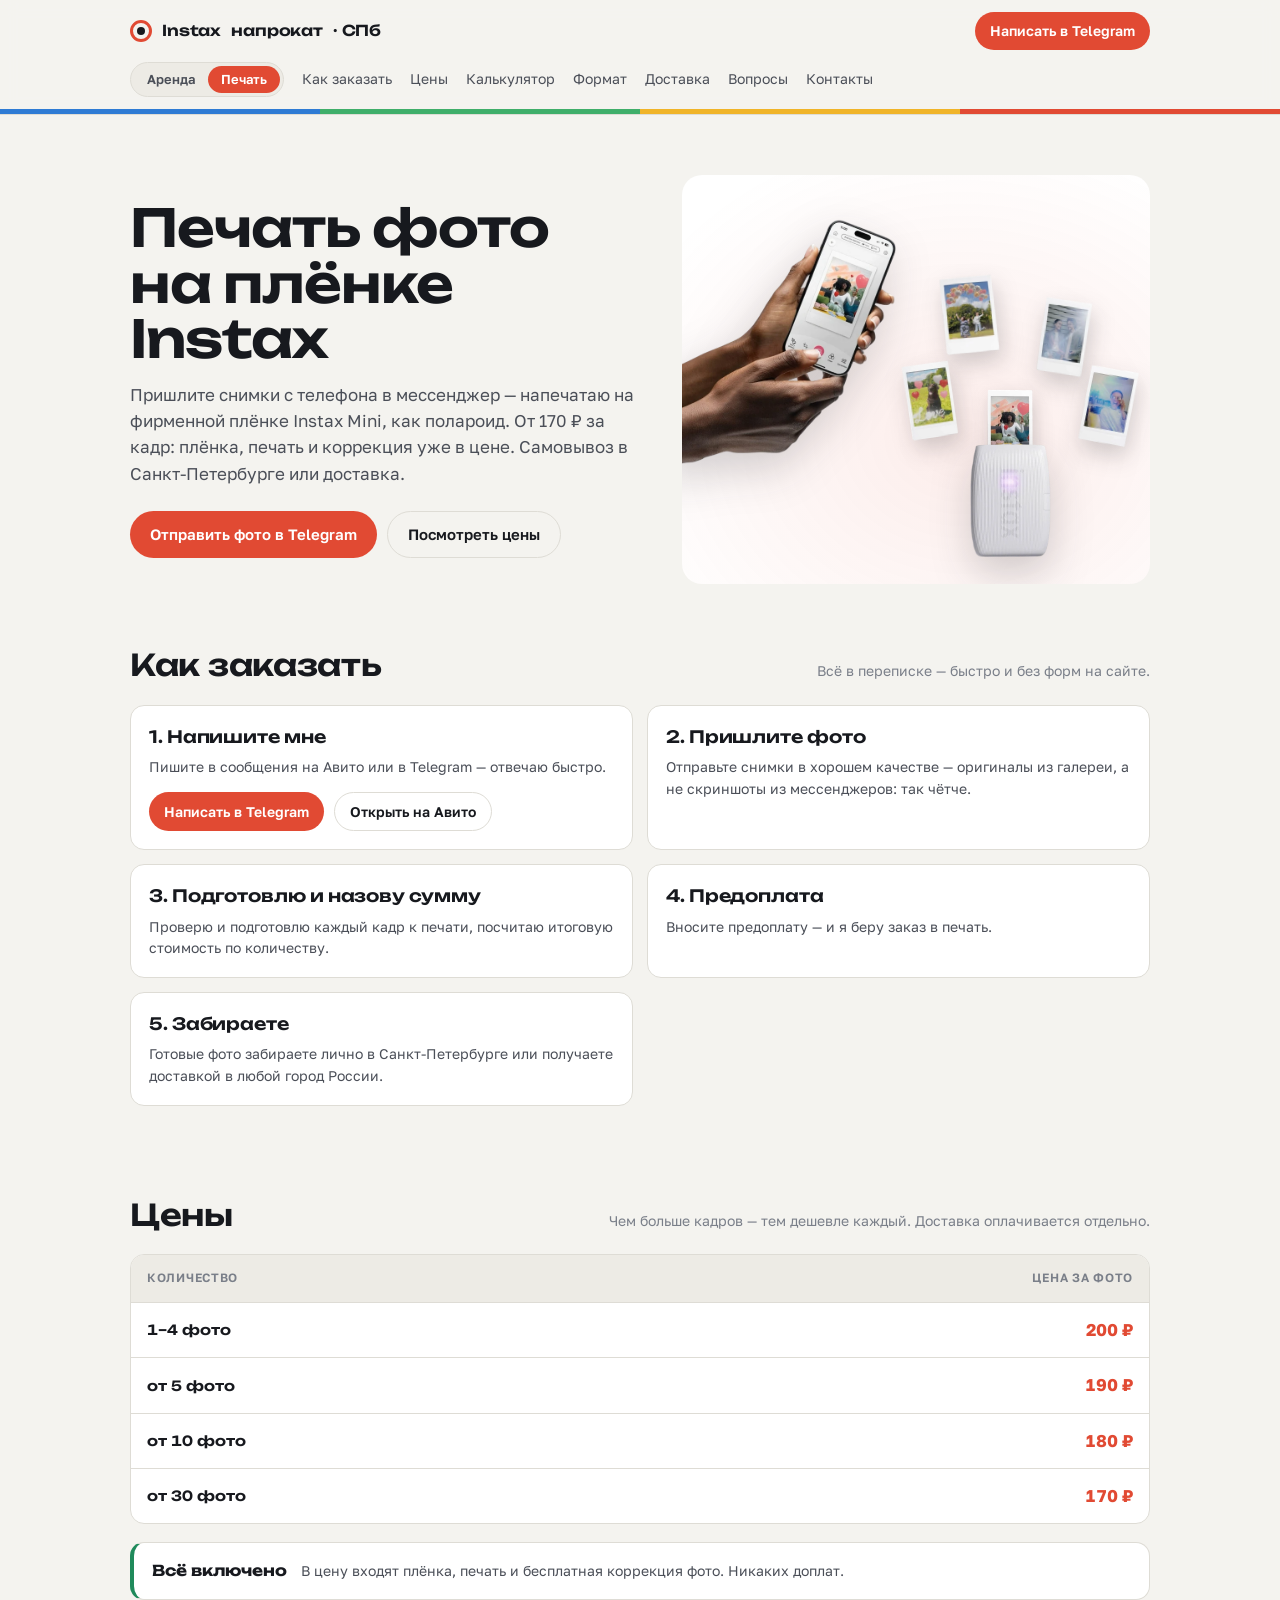
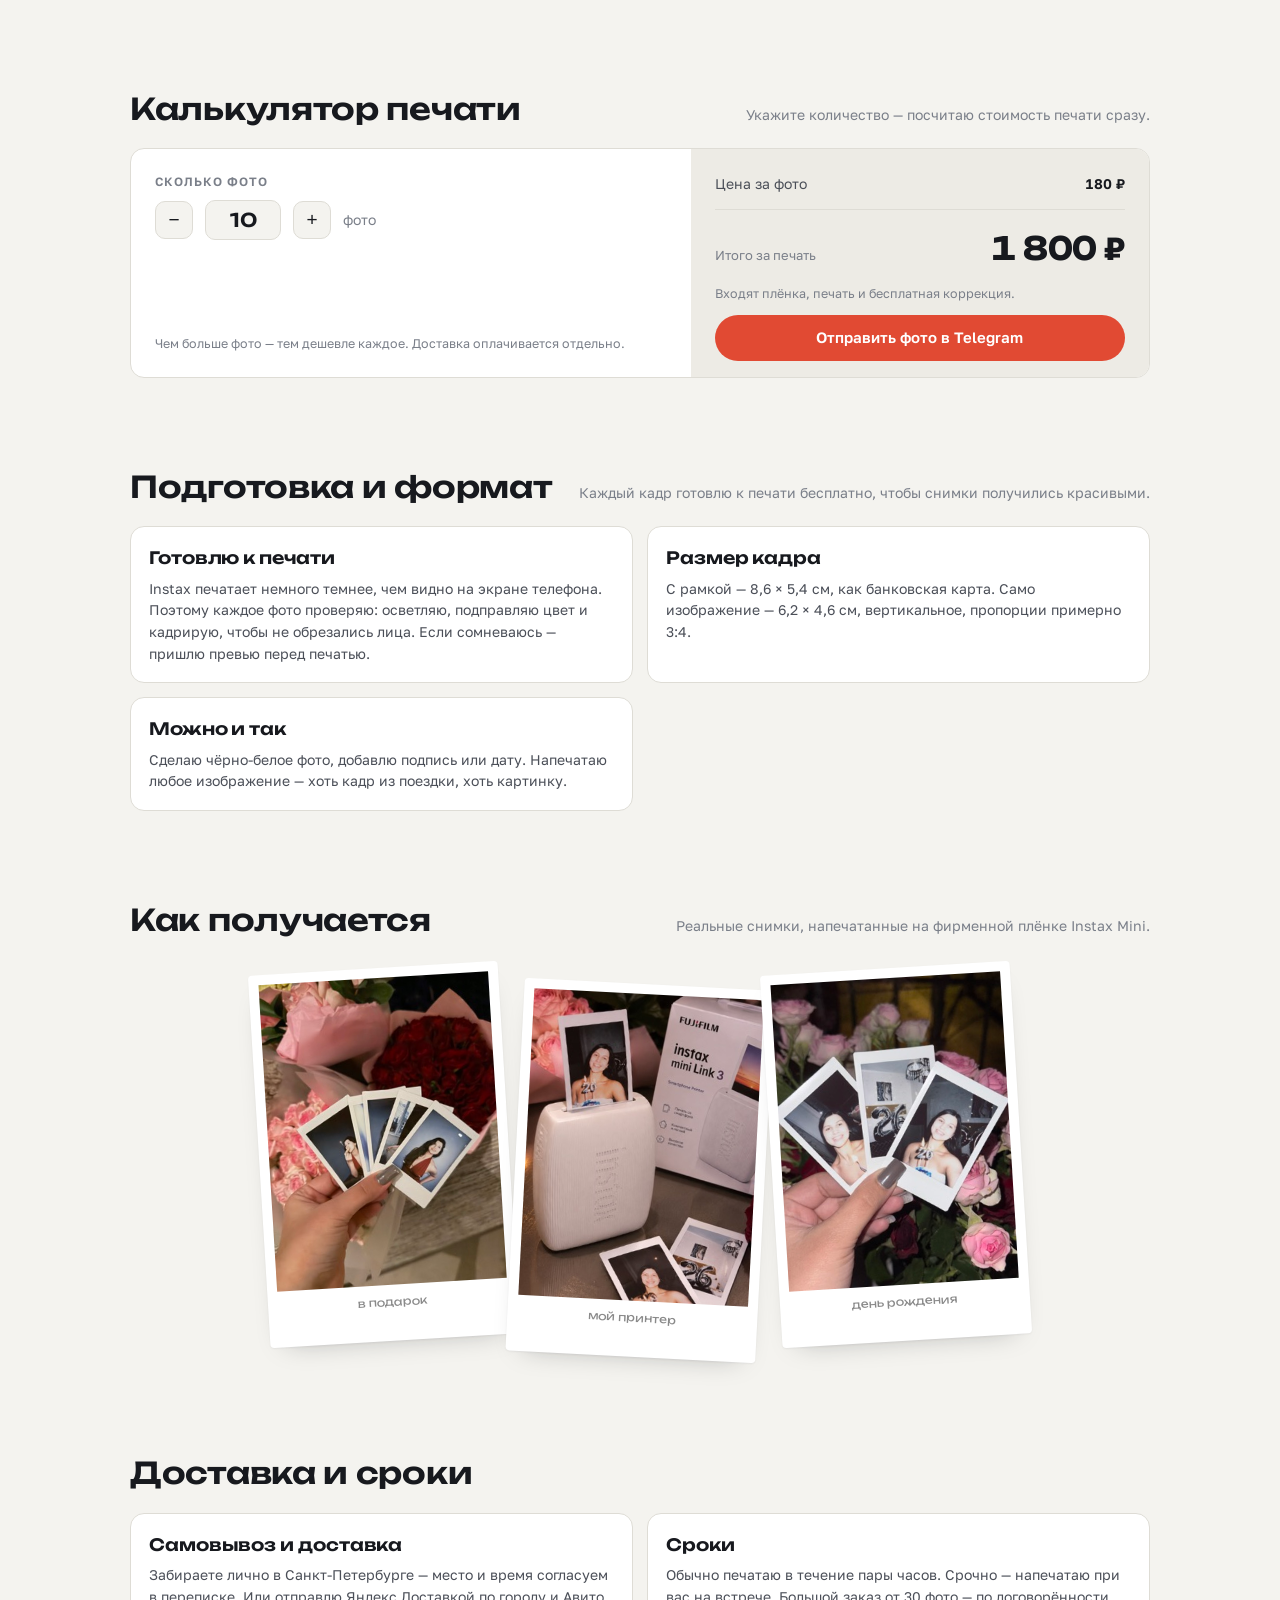
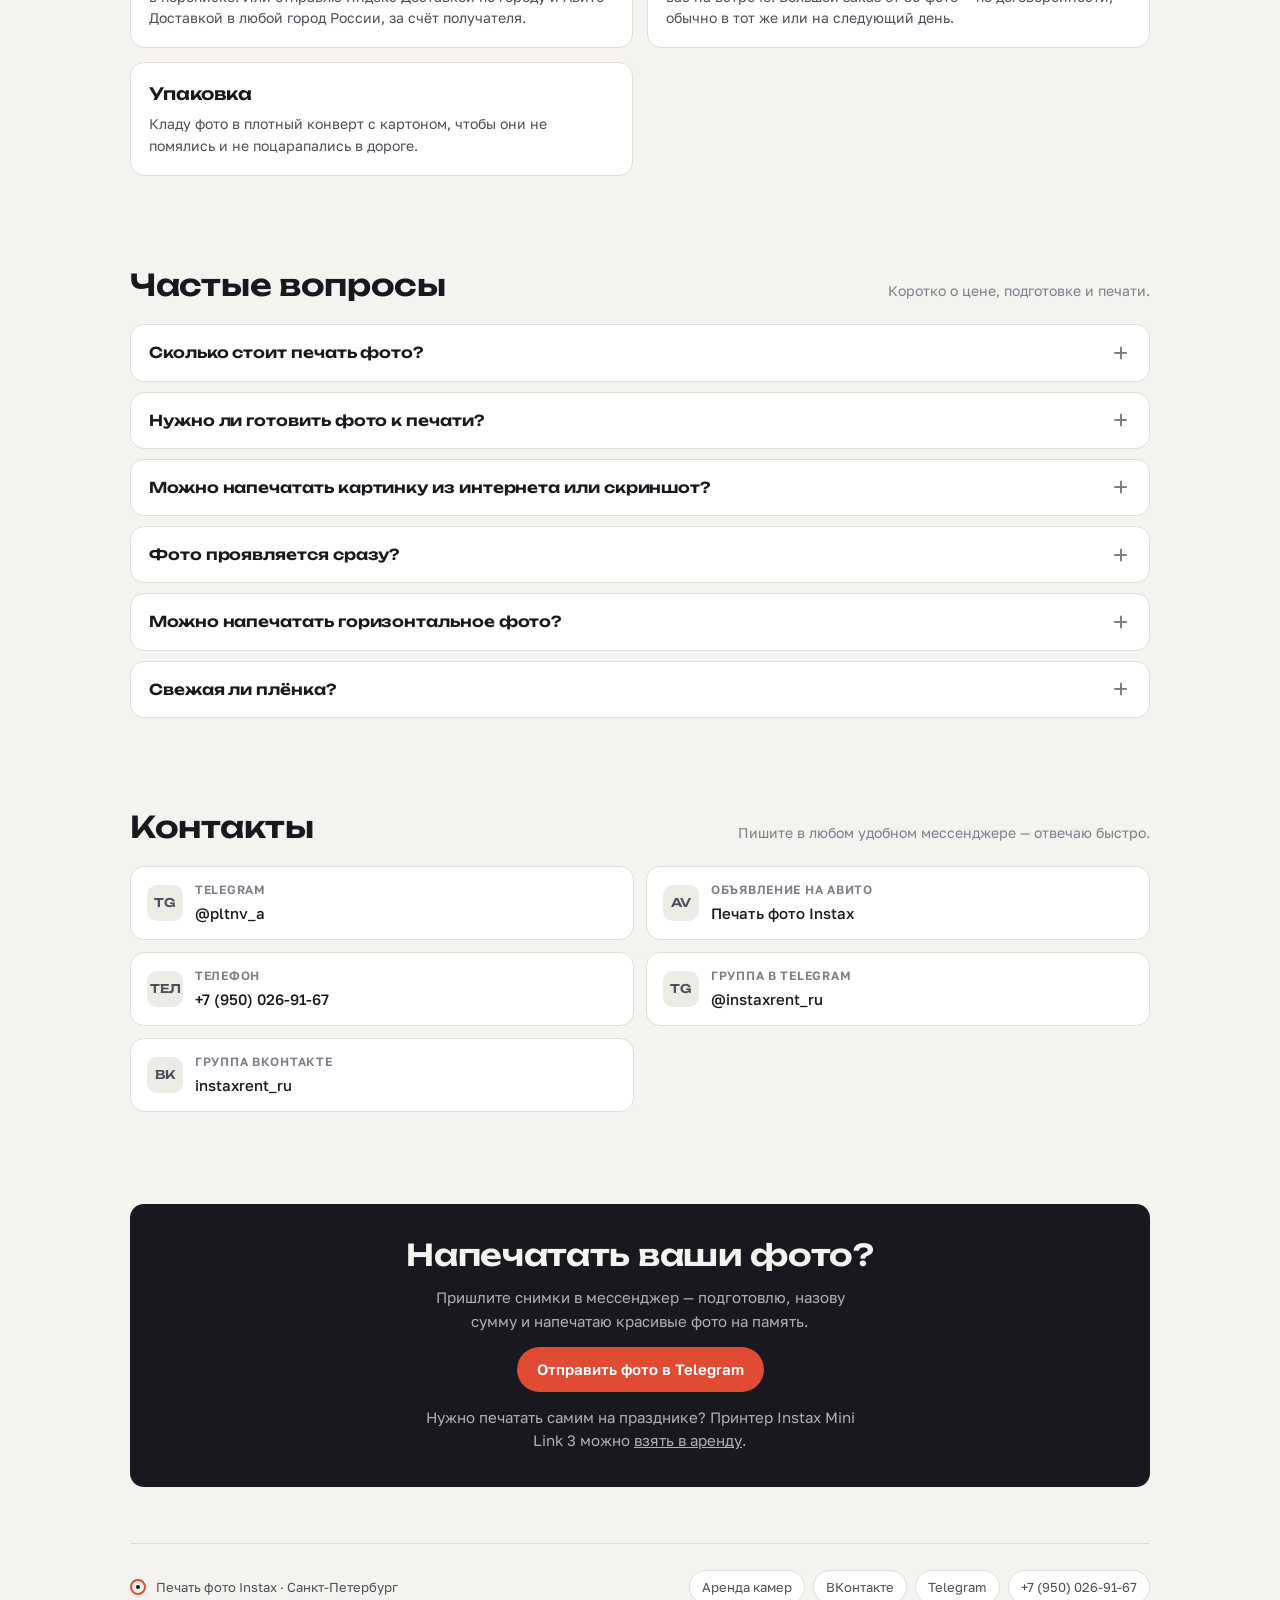
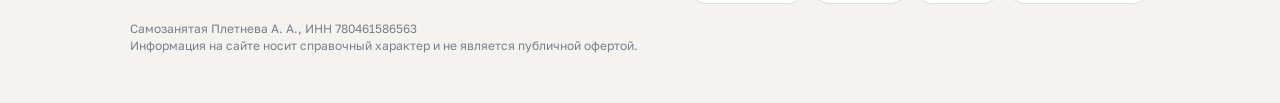
==== commit e0307a7d: "Калькулятор печати" ====
--- a/print.html
+++ b/print.html
@@ -160,6 +160,7 @@
       <div class="switch"><a href="index.html">Аренда</a><a class="is-active" href="print.html" aria-current="page">Печать</a></div>
       <a href="#kak">Как заказать</a>
       <a href="#tseny">Цены</a>
+      <a href="#kalkulyator">Калькулятор</a>
       <a href="#format">Формат</a>
       <a href="#dostavka">Доставка</a>
       <a href="#voprosy">Вопросы</a>
@@ -246,6 +247,33 @@
     <div class="gift-banner">
       <strong>Всё включено</strong>
       <span>В цену входят плёнка, печать и бесплатная коррекция фото. Никаких доплат.</span>
+    </div>
+  </section>
+
+  <section id="kalkulyator">
+    <div class="sec-head">
+      <h2>Калькулятор печати</h2>
+      <p>Укажите количество — посчитаю стоимость печати сразу.</p>
+    </div>
+    <div class="calc">
+      <div class="calc-form">
+        <div class="field">
+          <label for="pc-qty">Сколько фото</label>
+          <div class="stepper">
+            <button type="button" id="pc-minus" aria-label="Убрать фото">−</button>
+            <input id="pc-qty" type="number" min="1" max="1000" value="10" inputmode="numeric">
+            <button type="button" id="pc-plus" aria-label="Добавить фото">+</button>
+            <em>фото</em>
+          </div>
+        </div>
+        <p class="note">Чем больше фото — тем дешевле каждое. Доставка оплачивается отдельно.</p>
+      </div>
+      <div class="calc-out">
+        <div class="out-line"><span>Цена за фото</span><b id="pc-per">180 ₽</b></div>
+        <div class="out-total"><span>Итого за печать</span><b id="pc-total">1 800 ₽</b></div>
+        <p class="note">Входят плёнка, печать и бесплатная коррекция.</p>
+        <a class="btn" data-t="печать · калькулятор · telegram" href="https://t.me/pltnv_a" target="_blank" rel="noopener">Отправить фото в Telegram</a>
+      </div>
     </div>
   </section>
 
@@ -408,5 +436,28 @@
 })();
 </script>
 
+<script>
+/* Калькулятор печати: количество фото → цена за штуку по тарифу → итог */
+(function () {
+  var qty = document.getElementById('pc-qty');
+  if (!qty) return;
+  var per = document.getElementById('pc-per'), total = document.getElementById('pc-total');
+  function priceFor(n) { return n >= 30 ? 170 : n >= 10 ? 180 : n >= 5 ? 190 : 200; }
+  function fmt(n) { return Math.round(n).toLocaleString('ru-RU').replace(/ /g, ' ') + ' ₽'; }
+  function clamp(v) { return Math.min(1000, Math.max(1, v || 1)); }
+  function render() {
+    var n = clamp(parseInt(qty.value, 10));
+    var p = priceFor(n);
+    per.textContent = fmt(p);
+    total.textContent = fmt(n * p);
+  }
+  document.getElementById('pc-minus').addEventListener('click', function () { qty.value = clamp(parseInt(qty.value, 10) - 1); render(); });
+  document.getElementById('pc-plus').addEventListener('click', function () { qty.value = clamp(parseInt(qty.value, 10) + 1); render(); });
+  qty.addEventListener('input', render);
+  qty.addEventListener('blur', function () { qty.value = clamp(parseInt(qty.value, 10)); render(); });
+  render();
+})();
+</script>
+
 </body>
 </html>
